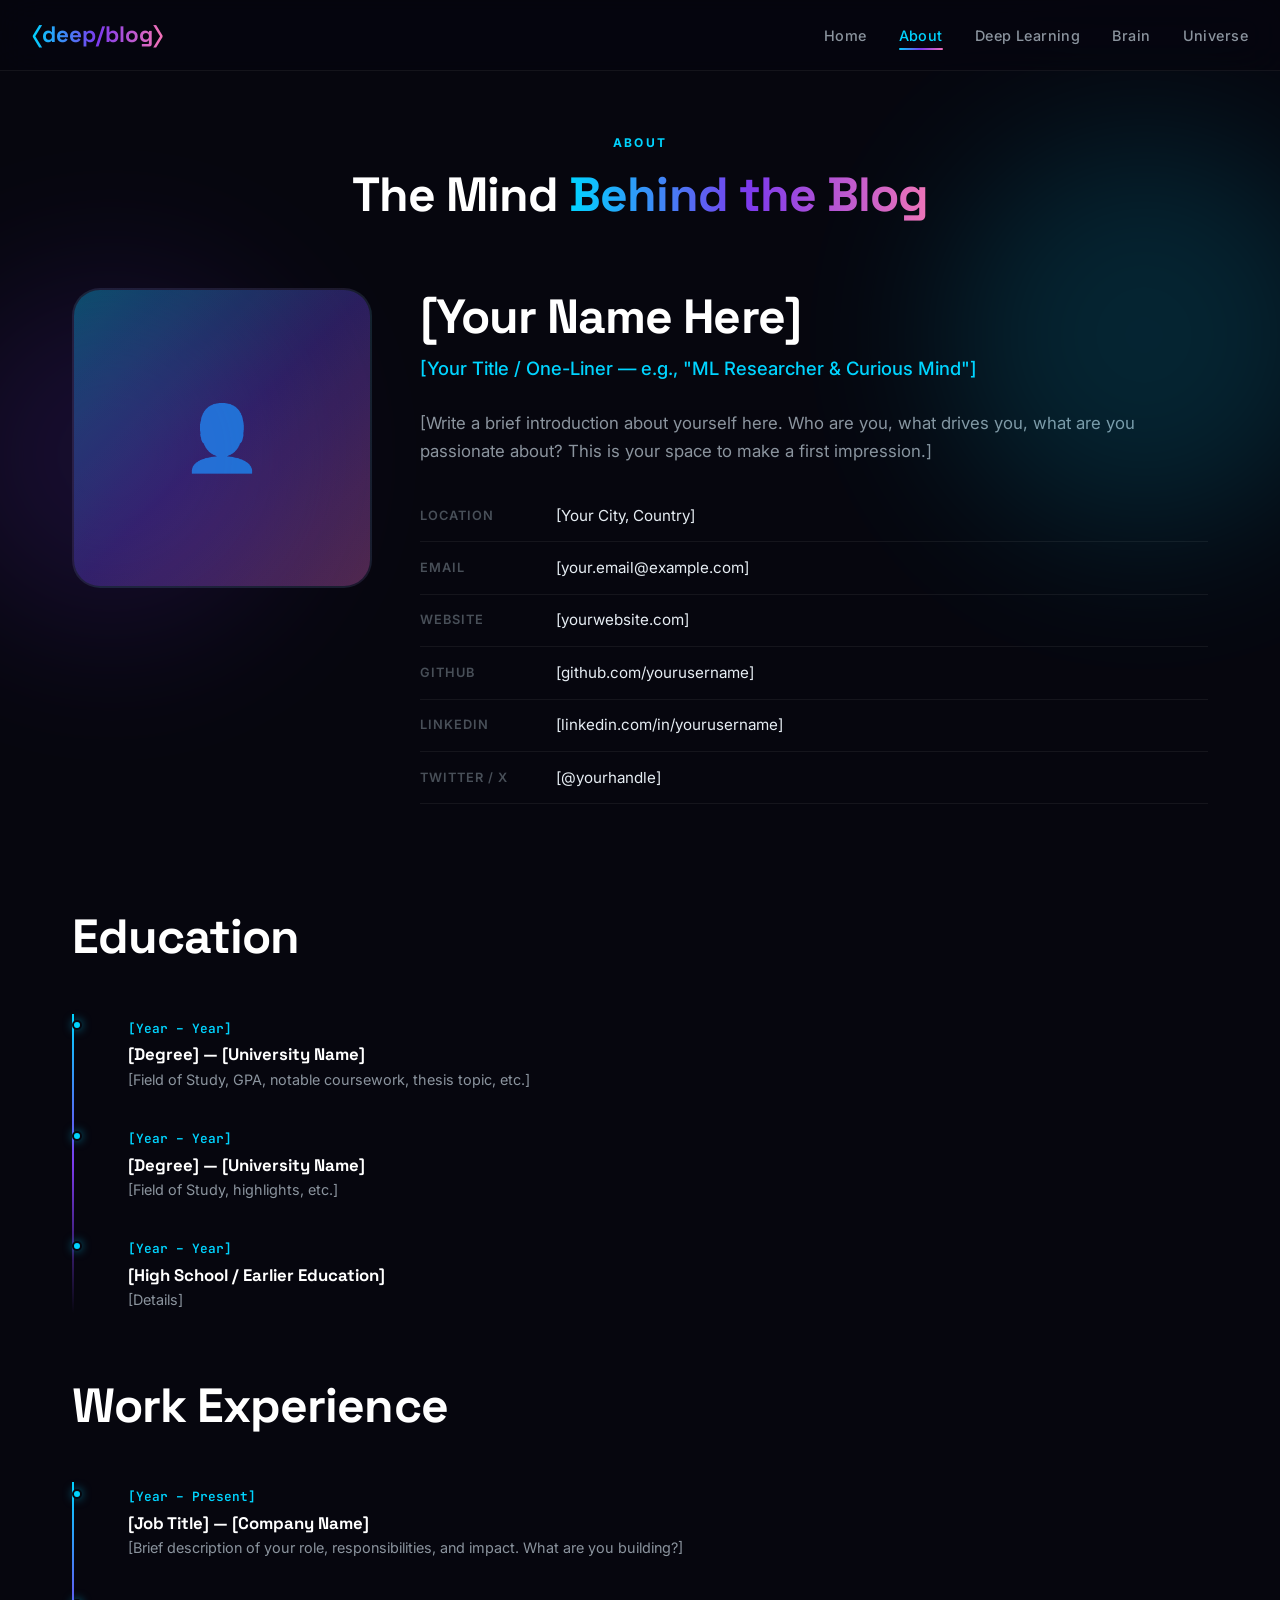
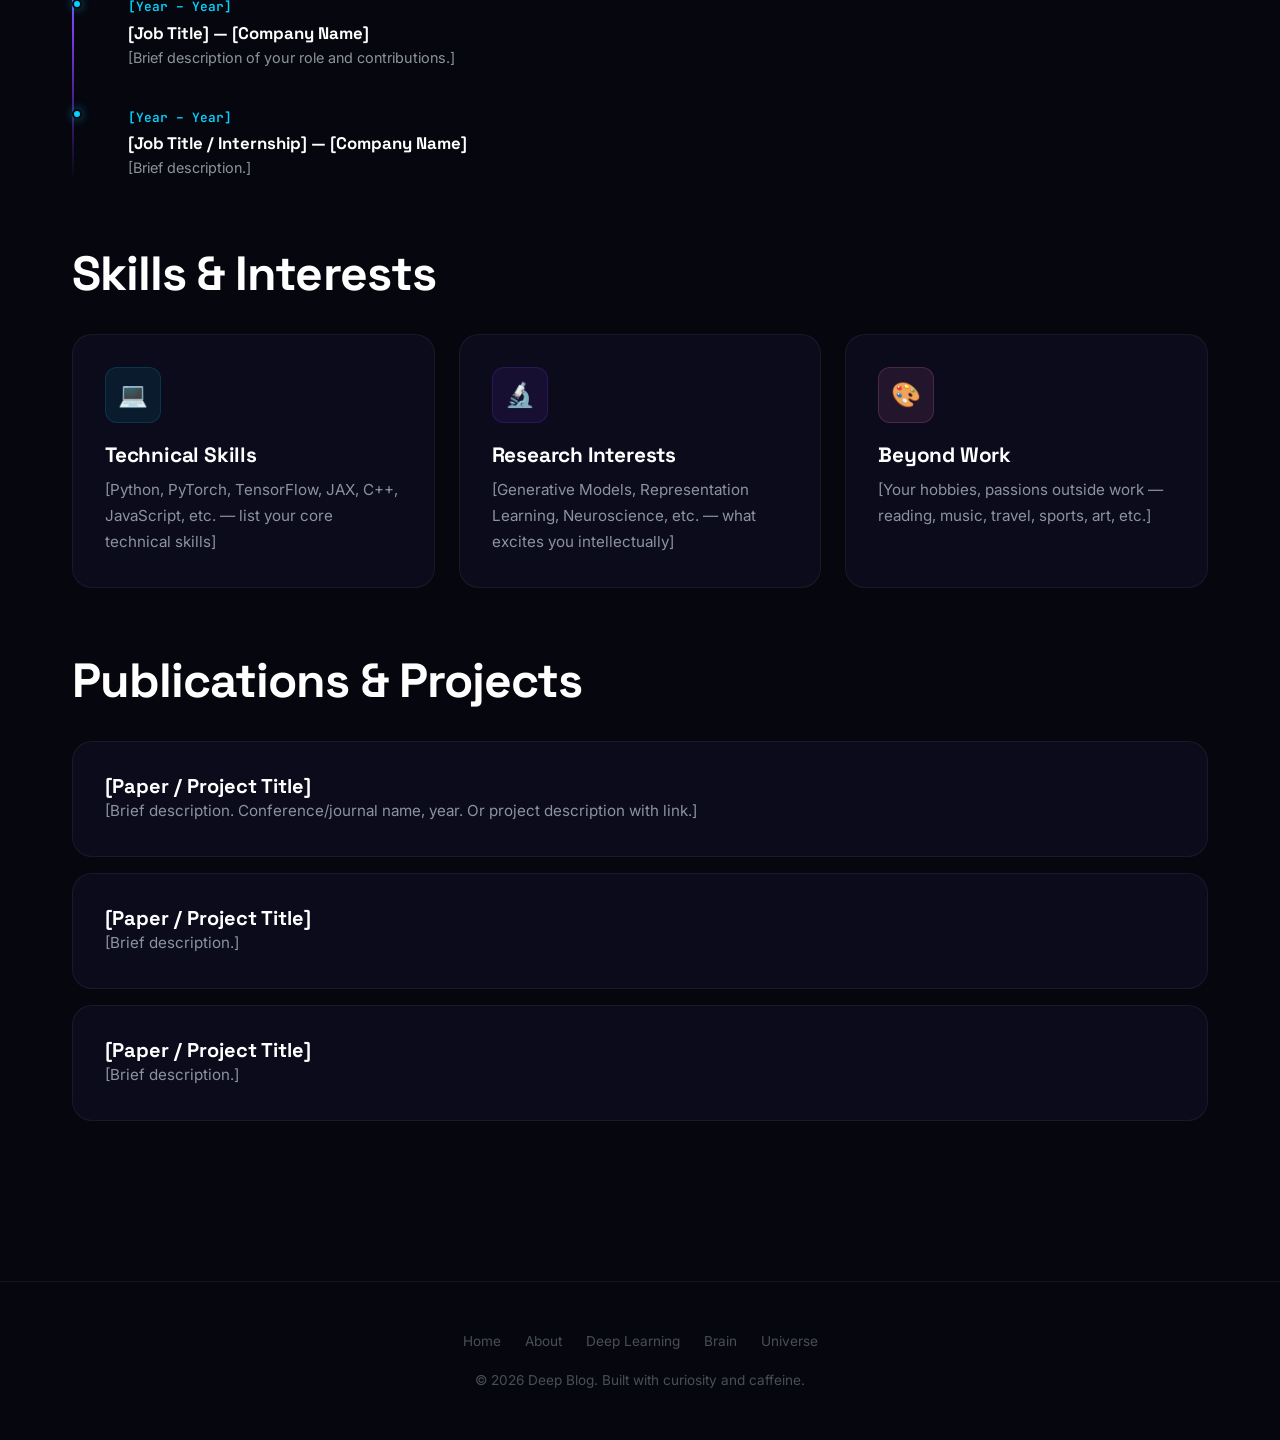
==== about.html @ b98dcb40 "Initial commit: Deep Blog with Flow Matching article" ====
<!DOCTYPE html>
<html lang="en">
<head>
  <meta charset="UTF-8">
  <meta name="viewport" content="width=device-width, initial-scale=1.0">
  <title>About — Deep Blog</title>
  <link rel="preconnect" href="https://fonts.googleapis.com">
  <link rel="preconnect" href="https://fonts.gstatic.com" crossorigin>
  <link href="https://fonts.googleapis.com/css2?family=Inter:wght@300;400;500;600;700&family=Space+Grotesk:wght@400;500;600;700&family=JetBrains+Mono:wght@400;500;600&display=swap" rel="stylesheet">
  <link rel="stylesheet" href="css/style.css">
</head>
<body>

  <div class="scroll-progress" id="scrollProgress"></div>

  <nav class="navbar" id="navbar">
    <a href="index.html" class="nav-brand">⟨deep/blog⟩</a>
    <button class="nav-toggle" id="navToggle" aria-label="Toggle menu">
      <span></span><span></span><span></span>
    </button>
    <ul class="nav-links" id="navLinks">
      <li><a href="index.html">Home</a></li>
      <li><a href="about.html" class="active">About</a></li>
      <li><a href="flow-matching.html">Deep Learning</a></li>
      <li><a href="brain.html">Brain</a></li>
      <li><a href="universe.html">Universe</a></li>
    </ul>
  </nav>

  <section style="padding-top: 8rem;">
    <div class="container">
      <div class="section-header reveal">
        <span class="overline">About</span>
        <h2>The Mind <span class="gradient-text">Behind the Blog</span></h2>
      </div>

      <div class="about-grid reveal">
        <div class="about-photo">
          <!-- Replace with your photo: <img src="assets/photo.jpg" alt="Profile photo"> -->
          👤
        </div>

        <div class="about-info">
          <h2>[Your Name Here]</h2>
          <p class="tagline">[Your Title / One-Liner — e.g., "ML Researcher & Curious Mind"]</p>

          <p>[Write a brief introduction about yourself here. Who are you, what drives you, what are you passionate about? This is your space to make a first impression.]</p>

          <ul class="info-list">
            <li>
              <span class="label">Location</span>
              <span class="value">[Your City, Country]</span>
            </li>
            <li>
              <span class="label">Email</span>
              <span class="value">[your.email@example.com]</span>
            </li>
            <li>
              <span class="label">Website</span>
              <span class="value">[yourwebsite.com]</span>
            </li>
            <li>
              <span class="label">GitHub</span>
              <span class="value">[github.com/yourusername]</span>
            </li>
            <li>
              <span class="label">LinkedIn</span>
              <span class="value">[linkedin.com/in/yourusername]</span>
            </li>
            <li>
              <span class="label">Twitter / X</span>
              <span class="value">[@yourhandle]</span>
            </li>
          </ul>
        </div>
      </div>

      <!-- Education -->
      <div style="margin-top: 5rem;">
        <h2 class="reveal" style="margin-bottom: 2rem;">Education</h2>
        <div class="timeline reveal">
          <div class="timeline-item">
            <span class="year">[Year – Year]</span>
            <h4>[Degree] — [University Name]</h4>
            <p>[Field of Study, GPA, notable coursework, thesis topic, etc.]</p>
          </div>
          <div class="timeline-item">
            <span class="year">[Year – Year]</span>
            <h4>[Degree] — [University Name]</h4>
            <p>[Field of Study, highlights, etc.]</p>
          </div>
          <div class="timeline-item">
            <span class="year">[Year – Year]</span>
            <h4>[High School / Earlier Education]</h4>
            <p>[Details]</p>
          </div>
        </div>
      </div>

      <!-- Work Experience -->
      <div style="margin-top: 4rem;">
        <h2 class="reveal" style="margin-bottom: 2rem;">Work Experience</h2>
        <div class="timeline reveal">
          <div class="timeline-item">
            <span class="year">[Year – Present]</span>
            <h4>[Job Title] — [Company Name]</h4>
            <p>[Brief description of your role, responsibilities, and impact. What are you building?]</p>
          </div>
          <div class="timeline-item">
            <span class="year">[Year – Year]</span>
            <h4>[Job Title] — [Company Name]</h4>
            <p>[Brief description of your role and contributions.]</p>
          </div>
          <div class="timeline-item">
            <span class="year">[Year – Year]</span>
            <h4>[Job Title / Internship] — [Company Name]</h4>
            <p>[Brief description.]</p>
          </div>
        </div>
      </div>

      <!-- Skills & Interests -->
      <div style="margin-top: 4rem; margin-bottom: 4rem;">
        <h2 class="reveal" style="margin-bottom: 2rem;">Skills & Interests</h2>
        <div class="cards-grid reveal">
          <div class="card">
            <div class="card-content">
              <div class="card-icon">💻</div>
              <h3>Technical Skills</h3>
              <p>[Python, PyTorch, TensorFlow, JAX, C++, JavaScript, etc. — list your core technical skills]</p>
            </div>
          </div>
          <div class="card">
            <div class="card-content">
              <div class="card-icon purple">🔬</div>
              <h3>Research Interests</h3>
              <p>[Generative Models, Representation Learning, Neuroscience, etc. — what excites you intellectually]</p>
            </div>
          </div>
          <div class="card">
            <div class="card-content">
              <div class="card-icon pink">🎨</div>
              <h3>Beyond Work</h3>
              <p>[Your hobbies, passions outside work — reading, music, travel, sports, art, etc.]</p>
            </div>
          </div>
        </div>
      </div>

      <!-- Publications / Projects -->
      <div style="margin-bottom: 4rem;">
        <h2 class="reveal" style="margin-bottom: 2rem;">Publications & Projects</h2>
        <div class="reveal">
          <div class="card" style="margin-bottom: 1rem;">
            <div class="card-content">
              <h4>[Paper / Project Title]</h4>
              <p>[Brief description. Conference/journal name, year. Or project description with link.]</p>
            </div>
          </div>
          <div class="card" style="margin-bottom: 1rem;">
            <div class="card-content">
              <h4>[Paper / Project Title]</h4>
              <p>[Brief description.]</p>
            </div>
          </div>
          <div class="card">
            <div class="card-content">
              <h4>[Paper / Project Title]</h4>
              <p>[Brief description.]</p>
            </div>
          </div>
        </div>
      </div>
    </div>
  </section>

  <div class="glow-orb cyan" style="width:400px;height:400px;top:15%;right:-5%;"></div>
  <div class="glow-orb purple" style="width:350px;height:350px;bottom:30%;left:-5%;"></div>

  <footer class="footer">
    <div class="footer-links">
      <a href="index.html">Home</a>
      <a href="about.html">About</a>
      <a href="flow-matching.html">Deep Learning</a>
      <a href="brain.html">Brain</a>
      <a href="universe.html">Universe</a>
    </div>
    <p>&copy; 2026 Deep Blog. Built with curiosity and caffeine.</p>
  </footer>

  <script src="js/main.js"></script>
</body>
</html>
---- css/style.css ----
/* ═══════════════════════════════════════════════════════════════════════════
   DEEP BLOG — Design System
   Dark theme, glassmorphism, gradient accents, modern typography
   ═══════════════════════════════════════════════════════════════════════════ */

/* ── CSS Variables ────────────────────────────────────────────────────────── */
:root {
  --bg-primary: #06060e;
  --bg-secondary: #0c0c1d;
  --bg-card: rgba(15, 15, 35, 0.7);
  --bg-glass: rgba(255, 255, 255, 0.03);
  --border-subtle: rgba(255, 255, 255, 0.06);
  --border-glow: rgba(0, 212, 255, 0.15);

  --text-primary: #e6edf3;
  --text-secondary: #8b949e;
  --text-muted: #484f58;
  --text-heading: #ffffff;

  --accent-cyan: #00d4ff;
  --accent-purple: #7c3aed;
  --accent-pink: #f472b6;
  --accent-orange: #fb923c;
  --accent-green: #34d399;
  --accent-red: #f87171;

  --gradient-hero: linear-gradient(135deg, #00d4ff 0%, #7c3aed 50%, #f472b6 100%);
  --gradient-card: linear-gradient(135deg, rgba(0,212,255,0.08), rgba(124,58,237,0.08));
  --gradient-text: linear-gradient(90deg, #00d4ff, #7c3aed, #f472b6);

  --font-heading: 'Space Grotesk', sans-serif;
  --font-body: 'Inter', sans-serif;
  --font-mono: 'JetBrains Mono', monospace;

  --radius-sm: 8px;
  --radius-md: 12px;
  --radius-lg: 20px;
  --radius-xl: 28px;

  --shadow-glow: 0 0 40px rgba(0, 212, 255, 0.1);
  --shadow-card: 0 8px 32px rgba(0, 0, 0, 0.4);

  --transition-fast: 0.2s cubic-bezier(0.4, 0, 0.2, 1);
  --transition-smooth: 0.4s cubic-bezier(0.4, 0, 0.2, 1);
  --transition-spring: 0.6s cubic-bezier(0.34, 1.56, 0.64, 1);
}

/* ── Reset & Base ─────────────────────────────────────────────────────────── */
*, *::before, *::after { box-sizing: border-box; margin: 0; padding: 0; }

html {
  scroll-behavior: smooth;
  font-size: 16px;
  -webkit-font-smoothing: antialiased;
  -moz-osx-font-smoothing: grayscale;
}

body {
  font-family: var(--font-body);
  background: var(--bg-primary);
  color: var(--text-primary);
  line-height: 1.7;
  overflow-x: hidden;
}

::selection {
  background: rgba(0, 212, 255, 0.3);
  color: #fff;
}

a { color: var(--accent-cyan); text-decoration: none; transition: var(--transition-fast); }
a:hover { color: #fff; text-shadow: 0 0 10px var(--accent-cyan); }

img { max-width: 100%; display: block; }

/* ── Typography ───────────────────────────────────────────────────────────── */
h1, h2, h3, h4, h5, h6 {
  font-family: var(--font-heading);
  color: var(--text-heading);
  line-height: 1.2;
  font-weight: 700;
}

h1 { font-size: clamp(2.5rem, 6vw, 4.5rem); letter-spacing: -0.03em; }
h2 { font-size: clamp(1.8rem, 4vw, 3rem); letter-spacing: -0.02em; }
h3 { font-size: clamp(1.3rem, 2.5vw, 1.8rem); letter-spacing: -0.01em; }
h4 { font-size: 1.25rem; }

p { margin-bottom: 1.2em; color: var(--text-secondary); font-size: 1.05rem; }

.gradient-text {
  background: var(--gradient-text);
  -webkit-background-clip: text;
  -webkit-text-fill-color: transparent;
  background-clip: text;
}

.mono { font-family: var(--font-mono); }

/* ── Navigation ───────────────────────────────────────────────────────────── */
.navbar {
  position: fixed;
  top: 0;
  left: 0;
  right: 0;
  z-index: 1000;
  padding: 1rem 2rem;
  display: flex;
  align-items: center;
  justify-content: space-between;
  backdrop-filter: blur(20px) saturate(1.5);
  -webkit-backdrop-filter: blur(20px) saturate(1.5);
  background: rgba(6, 6, 14, 0.75);
  border-bottom: 1px solid var(--border-subtle);
  transition: var(--transition-smooth);
}

.navbar.scrolled {
  padding: 0.6rem 2rem;
  background: rgba(6, 6, 14, 0.92);
}

.nav-brand {
  font-family: var(--font-heading);
  font-size: 1.4rem;
  font-weight: 700;
  background: var(--gradient-text);
  -webkit-background-clip: text;
  -webkit-text-fill-color: transparent;
  background-clip: text;
}

.nav-links {
  display: flex;
  gap: 2rem;
  list-style: none;
  align-items: center;
}

.nav-links a {
  color: var(--text-secondary);
  font-size: 0.9rem;
  font-weight: 500;
  letter-spacing: 0.03em;
  position: relative;
  padding: 0.3rem 0;
}

.nav-links a::after {
  content: '';
  position: absolute;
  bottom: -2px;
  left: 0;
  width: 0;
  height: 2px;
  background: var(--gradient-hero);
  transition: var(--transition-smooth);
  border-radius: 1px;
}

.nav-links a:hover { color: #fff; text-shadow: none; }
.nav-links a:hover::after { width: 100%; }
.nav-links a.active { color: var(--accent-cyan); }
.nav-links a.active::after { width: 100%; }

.nav-toggle {
  display: none;
  flex-direction: column;
  gap: 5px;
  cursor: pointer;
  background: none;
  border: none;
  padding: 4px;
}

.nav-toggle span {
  width: 24px;
  height: 2px;
  background: var(--text-primary);
  border-radius: 2px;
  transition: var(--transition-fast);
}

/* ── Hero Section ─────────────────────────────────────────────────────────── */
.hero {
  position: relative;
  min-height: 100vh;
  display: flex;
  align-items: center;
  justify-content: center;
  text-align: center;
  padding: 6rem 2rem 4rem;
  overflow: hidden;
}

.hero-canvas {
  position: absolute;
  top: 0;
  left: 0;
  width: 100%;
  height: 100%;
  z-index: 0;
}

.hero-content {
  position: relative;
  z-index: 2;
  max-width: 900px;
}

.hero-badge {
  display: inline-flex;
  align-items: center;
  gap: 0.5rem;
  padding: 0.4rem 1rem;
  border-radius: 100px;
  background: rgba(0, 212, 255, 0.08);
  border: 1px solid rgba(0, 212, 255, 0.2);
  color: var(--accent-cyan);
  font-size: 0.8rem;
  font-weight: 600;
  letter-spacing: 0.1em;
  text-transform: uppercase;
  margin-bottom: 1.5rem;
}

.hero-badge .dot {
  width: 6px;
  height: 6px;
  border-radius: 50%;
  background: var(--accent-cyan);
  animation: pulse-dot 2s ease-in-out infinite;
}

@keyframes pulse-dot {
  0%, 100% { opacity: 1; box-shadow: 0 0 0 0 rgba(0, 212, 255, 0.4); }
  50% { opacity: 0.6; box-shadow: 0 0 0 6px rgba(0, 212, 255, 0); }
}

.hero h1 {
  margin-bottom: 1.5rem;
}

.hero p {
  font-size: 1.2rem;
  color: var(--text-secondary);
  max-width: 700px;
  margin: 0 auto 2.5rem;
  line-height: 1.8;
}

.hero-overlay {
  position: absolute;
  bottom: 0;
  left: 0;
  right: 0;
  height: 200px;
  background: linear-gradient(to top, var(--bg-primary), transparent);
  z-index: 1;
}

/* ── Buttons ──────────────────────────────────────────────────────────────── */
.btn {
  display: inline-flex;
  align-items: center;
  gap: 0.5rem;
  padding: 0.8rem 2rem;
  border-radius: var(--radius-md);
  font-family: var(--font-heading);
  font-weight: 600;
  font-size: 0.95rem;
  border: none;
  cursor: pointer;
  transition: var(--transition-smooth);
  position: relative;
  overflow: hidden;
}

.btn-primary {
  background: var(--gradient-hero);
  color: #fff;
  box-shadow: 0 4px 20px rgba(0, 212, 255, 0.3);
}

.btn-primary:hover {
  transform: translateY(-2px);
  box-shadow: 0 8px 30px rgba(0, 212, 255, 0.4);
  color: #fff;
  text-shadow: none;
}

.btn-secondary {
  background: var(--bg-glass);
  color: var(--text-primary);
  border: 1px solid var(--border-subtle);
  backdrop-filter: blur(10px);
}

.btn-secondary:hover {
  background: rgba(255, 255, 255, 0.08);
  border-color: var(--accent-cyan);
  color: #fff;
  text-shadow: none;
}

.btn-group {
  display: flex;
  gap: 1rem;
  justify-content: center;
  flex-wrap: wrap;
}

/* ── Container ────────────────────────────────────────────────────────────── */
.container {
  max-width: 1200px;
  margin: 0 auto;
  padding: 0 2rem;
}

.container-narrow {
  max-width: 860px;
  margin: 0 auto;
  padding: 0 2rem;
}

/* ── Sections ─────────────────────────────────────────────────────────────── */
section {
  padding: 6rem 0;
  position: relative;
}

.section-header {
  text-align: center;
  margin-bottom: 4rem;
}

.section-header .overline {
  display: inline-block;
  font-size: 0.75rem;
  font-weight: 700;
  letter-spacing: 0.2em;
  text-transform: uppercase;
  color: var(--accent-cyan);
  margin-bottom: 0.8rem;
}

.section-header h2 {
  margin-bottom: 1rem;
}

.section-header p {
  max-width: 600px;
  margin: 0 auto;
  font-size: 1.1rem;
}

/* ── Cards Grid ───────────────────────────────────────────────────────────── */
.cards-grid {
  display: grid;
  grid-template-columns: repeat(auto-fit, minmax(340px, 1fr));
  gap: 1.5rem;
}

.card {
  position: relative;
  background: var(--bg-card);
  border: 1px solid var(--border-subtle);
  border-radius: var(--radius-lg);
  padding: 2rem;
  transition: var(--transition-smooth);
  overflow: hidden;
  cursor: pointer;
}

.card::before {
  content: '';
  position: absolute;
  inset: 0;
  border-radius: var(--radius-lg);
  background: var(--gradient-card);
  opacity: 0;
  transition: var(--transition-smooth);
}

.card:hover {
  transform: translateY(-4px);
  border-color: rgba(0, 212, 255, 0.2);
  box-shadow: var(--shadow-glow);
}

.card:hover::before { opacity: 1; }

.card-content { position: relative; z-index: 1; }

.card-icon {
  width: 56px;
  height: 56px;
  border-radius: var(--radius-md);
  display: flex;
  align-items: center;
  justify-content: center;
  font-size: 1.5rem;
  margin-bottom: 1.2rem;
  background: rgba(0, 212, 255, 0.08);
  border: 1px solid rgba(0, 212, 255, 0.15);
}

.card-icon.purple { background: rgba(124, 58, 237, 0.1); border-color: rgba(124, 58, 237, 0.2); }
.card-icon.pink { background: rgba(244, 114, 182, 0.1); border-color: rgba(244, 114, 182, 0.2); }
.card-icon.orange { background: rgba(251, 146, 60, 0.1); border-color: rgba(251, 146, 60, 0.2); }
.card-icon.green { background: rgba(52, 211, 153, 0.1); border-color: rgba(52, 211, 153, 0.2); }

.card h3 { margin-bottom: 0.6rem; font-size: 1.3rem; }
.card p { font-size: 0.95rem; color: var(--text-secondary); margin-bottom: 0; }

.card-tag {
  display: inline-block;
  padding: 0.2rem 0.7rem;
  border-radius: 100px;
  font-size: 0.7rem;
  font-weight: 600;
  letter-spacing: 0.05em;
  margin-top: 1rem;
}

.card-tag.coming-soon {
  background: rgba(251, 146, 60, 0.1);
  color: var(--accent-orange);
  border: 1px solid rgba(251, 146, 60, 0.2);
}

.card-tag.new {
  background: rgba(52, 211, 153, 0.1);
  color: var(--accent-green);
  border: 1px solid rgba(52, 211, 153, 0.2);
}

/* ── Blog Article ─────────────────────────────────────────────────────────── */
.blog-hero {
  position: relative;
  min-height: 70vh;
  display: flex;
  align-items: center;
  justify-content: center;
  text-align: center;
  padding: 8rem 2rem 4rem;
  overflow: hidden;
}

.blog-hero .hero-canvas {
  position: absolute;
  top: 0; left: 0;
  width: 100%;
  height: 100%;
  z-index: 0;
}

.blog-hero-content {
  position: relative;
  z-index: 2;
  max-width: 800px;
}

.blog-meta {
  display: flex;
  gap: 1.5rem;
  justify-content: center;
  align-items: center;
  flex-wrap: wrap;
  margin-bottom: 1.5rem;
  font-size: 0.85rem;
  color: var(--text-muted);
}

.blog-meta span {
  display: flex;
  align-items: center;
  gap: 0.3rem;
}

.blog-article {
  padding: 4rem 0 6rem;
}

.blog-article .container-narrow > * {
  opacity: 0;
  transform: translateY(20px);
  animation: fadeInUp 0.6s ease forwards;
}

@keyframes fadeInUp {
  to { opacity: 1; transform: translateY(0); }
}

.blog-article h2 {
  margin: 3.5rem 0 1.2rem;
  padding-top: 2rem;
  border-top: 1px solid var(--border-subtle);
  font-size: 2rem;
}

.blog-article h2:first-of-type { border-top: none; padding-top: 0; }

.blog-article h3 {
  margin: 2.5rem 0 1rem;
  color: var(--accent-cyan);
}

.blog-article h4 {
  margin: 2rem 0 0.8rem;
  color: var(--text-primary);
}

.blog-article p {
  font-size: 1.08rem;
  line-height: 1.85;
  margin-bottom: 1.5rem;
}

.blog-article ul, .blog-article ol {
  margin: 1rem 0 1.5rem 1.5rem;
  color: var(--text-secondary);
}

.blog-article li {
  margin-bottom: 0.5rem;
  font-size: 1.05rem;
  line-height: 1.7;
}

.blog-article strong { color: var(--text-primary); font-weight: 600; }

/* ── Code Blocks ──────────────────────────────────────────────────────────── */
.code-block {
  position: relative;
  margin: 1.5rem 0 2rem;
  border-radius: var(--radius-md);
  overflow: hidden;
  border: 1px solid var(--border-subtle);
}

.code-block-header {
  display: flex;
  align-items: center;
  justify-content: space-between;
  padding: 0.6rem 1rem;
  background: rgba(255, 255, 255, 0.03);
  border-bottom: 1px solid var(--border-subtle);
  font-size: 0.75rem;
  color: var(--text-muted);
  font-family: var(--font-mono);
}

.code-block pre {
  margin: 0;
  padding: 1.2rem 1.5rem;
  background: rgba(10, 10, 20, 0.8);
  overflow-x: auto;
}

.code-block code {
  font-family: var(--font-mono);
  font-size: 0.85rem;
  line-height: 1.7;
  color: var(--text-primary);
}

code:not(pre code) {
  font-family: var(--font-mono);
  font-size: 0.88em;
  padding: 0.15em 0.4em;
  border-radius: 4px;
  background: rgba(0, 212, 255, 0.08);
  color: var(--accent-cyan);
  border: 1px solid rgba(0, 212, 255, 0.12);
}

/* ── Math Display ─────────────────────────────────────────────────────────── */
.math-block {
  margin: 2rem 0;
  padding: 1.5rem 2rem;
  background: rgba(124, 58, 237, 0.05);
  border: 1px solid rgba(124, 58, 237, 0.15);
  border-radius: var(--radius-md);
  text-align: center;
  overflow-x: auto;
  font-size: 1.1rem;
}

.math-block .katex { font-size: 1.2em; }

.inline-math .katex { font-size: 1em; }

/* ── Interactive Canvas Sections ──────────────────────────────────────────── */
.interactive-section {
  margin: 3rem -2rem;
  padding: 2rem;
  background: var(--bg-card);
  border: 1px solid var(--border-subtle);
  border-radius: var(--radius-lg);
  position: relative;
}

.interactive-section h4 {
  margin-top: 0;
  margin-bottom: 0.3rem;
  font-size: 1.1rem;
}

.interactive-section .subtitle {
  color: var(--text-muted);
  font-size: 0.85rem;
  margin-bottom: 1rem;
}

.canvas-container {
  position: relative;
  width: 100%;
  height: 400px;
  border-radius: var(--radius-md);
  overflow: hidden;
  background: rgba(0, 0, 0, 0.3);
  border: 1px solid var(--border-subtle);
  margin-bottom: 1rem;
}

.canvas-container canvas {
  width: 100%;
  height: 100%;
  display: block;
}

.controls {
  display: flex;
  align-items: center;
  gap: 1rem;
  flex-wrap: wrap;
}

.controls label {
  font-size: 0.85rem;
  color: var(--text-secondary);
  font-weight: 500;
}

.controls input[type="range"] {
  -webkit-appearance: none;
  appearance: none;
  height: 4px;
  border-radius: 2px;
  background: rgba(255, 255, 255, 0.1);
  outline: none;
  flex: 1;
  min-width: 120px;
}

.controls input[type="range"]::-webkit-slider-thumb {
  -webkit-appearance: none;
  appearance: none;
  width: 16px;
  height: 16px;
  border-radius: 50%;
  background: var(--accent-cyan);
  cursor: pointer;
  box-shadow: 0 0 10px rgba(0, 212, 255, 0.5);
}

.controls .value-display {
  font-family: var(--font-mono);
  font-size: 0.85rem;
  color: var(--accent-cyan);
  min-width: 50px;
}

.controls button {
  padding: 0.4rem 1rem;
  border-radius: var(--radius-sm);
  border: 1px solid var(--border-subtle);
  background: var(--bg-glass);
  color: var(--text-primary);
  font-size: 0.85rem;
  cursor: pointer;
  transition: var(--transition-fast);
  font-family: var(--font-heading);
  font-weight: 500;
}

.controls button:hover {
  border-color: var(--accent-cyan);
  background: rgba(0, 212, 255, 0.1);
}

.controls button.active {
  background: rgba(0, 212, 255, 0.15);
  border-color: var(--accent-cyan);
  color: var(--accent-cyan);
}

/* ── Info / Callout Boxes ─────────────────────────────────────────────────── */
.callout {
  margin: 2rem 0;
  padding: 1.2rem 1.5rem;
  border-radius: var(--radius-md);
  border-left: 3px solid;
}

.callout.insight {
  background: rgba(0, 212, 255, 0.05);
  border-color: var(--accent-cyan);
}

.callout.warning {
  background: rgba(251, 146, 60, 0.05);
  border-color: var(--accent-orange);
}

.callout.key {
  background: rgba(124, 58, 237, 0.05);
  border-color: var(--accent-purple);
}

.callout-title {
  font-family: var(--font-heading);
  font-weight: 700;
  font-size: 0.85rem;
  letter-spacing: 0.05em;
  text-transform: uppercase;
  margin-bottom: 0.5rem;
}

.callout.insight .callout-title { color: var(--accent-cyan); }
.callout.warning .callout-title { color: var(--accent-orange); }
.callout.key .callout-title { color: var(--accent-purple); }

.callout p:last-child { margin-bottom: 0; }

/* ── About Page ───────────────────────────────────────────────────────────── */
.about-grid {
  display: grid;
  grid-template-columns: 300px 1fr;
  gap: 3rem;
  align-items: start;
}

.about-photo {
  width: 100%;
  aspect-ratio: 1;
  border-radius: var(--radius-xl);
  background: var(--gradient-card);
  border: 2px solid var(--border-subtle);
  display: flex;
  align-items: center;
  justify-content: center;
  font-size: 4rem;
  color: var(--text-muted);
  position: relative;
  overflow: hidden;
}

.about-photo::after {
  content: '';
  position: absolute;
  inset: -2px;
  border-radius: var(--radius-xl);
  background: var(--gradient-hero);
  z-index: -1;
  opacity: 0.3;
}

.about-info h2 { margin-bottom: 0.5rem; }

.about-info .tagline {
  font-size: 1.15rem;
  color: var(--accent-cyan);
  margin-bottom: 1.5rem;
  font-weight: 500;
}

.info-list {
  list-style: none;
  margin: 1.5rem 0;
  padding: 0;
}

.info-list li {
  display: flex;
  gap: 1rem;
  padding: 0.8rem 0;
  border-bottom: 1px solid var(--border-subtle);
  font-size: 0.95rem;
}

.info-list .label {
  color: var(--text-muted);
  font-weight: 600;
  font-size: 0.8rem;
  text-transform: uppercase;
  letter-spacing: 0.08em;
  min-width: 120px;
  padding-top: 2px;
}

.info-list .value { color: var(--text-primary); }

.timeline {
  margin-top: 3rem;
  position: relative;
  padding-left: 2rem;
}

.timeline::before {
  content: '';
  position: absolute;
  left: 0;
  top: 0;
  bottom: 0;
  width: 2px;
  background: linear-gradient(to bottom, var(--accent-cyan), var(--accent-purple), transparent);
}

.timeline-item {
  position: relative;
  margin-bottom: 2rem;
  padding-left: 1.5rem;
}

.timeline-item::before {
  content: '';
  position: absolute;
  left: -2rem;
  top: 0.4rem;
  width: 10px;
  height: 10px;
  border-radius: 50%;
  background: var(--accent-cyan);
  border: 2px solid var(--bg-primary);
  box-shadow: 0 0 10px rgba(0, 212, 255, 0.5);
}

.timeline-item .year {
  font-family: var(--font-mono);
  font-size: 0.8rem;
  color: var(--accent-cyan);
  font-weight: 600;
}

.timeline-item h4 { margin: 0.2rem 0; font-size: 1.05rem; }
.timeline-item p { font-size: 0.9rem; margin-bottom: 0; }

/* ── Coming Soon Page ─────────────────────────────────────────────────────── */
.coming-soon {
  min-height: 100vh;
  display: flex;
  align-items: center;
  justify-content: center;
  text-align: center;
  padding: 6rem 2rem;
}

.coming-soon-content h1 {
  margin-bottom: 1rem;
}

.coming-soon-content p {
  font-size: 1.2rem;
  max-width: 500px;
  margin: 0 auto 2rem;
}

.coming-soon-icon {
  font-size: 4rem;
  margin-bottom: 2rem;
  display: block;
  animation: float 3s ease-in-out infinite;
}

@keyframes float {
  0%, 100% { transform: translateY(0); }
  50% { transform: translateY(-15px); }
}

/* ── Footer ───────────────────────────────────────────────────────────────── */
.footer {
  padding: 3rem 2rem;
  border-top: 1px solid var(--border-subtle);
  text-align: center;
}

.footer p {
  font-size: 0.85rem;
  color: var(--text-muted);
  margin: 0;
}

.footer-links {
  display: flex;
  gap: 1.5rem;
  justify-content: center;
  margin-bottom: 1rem;
}

.footer-links a {
  color: var(--text-muted);
  font-size: 0.85rem;
}

/* ── Scroll Animations ────────────────────────────────────────────────────── */
.reveal {
  opacity: 0;
  transform: translateY(30px);
  transition: opacity 0.8s ease, transform 0.8s ease;
}

.reveal.visible {
  opacity: 1;
  transform: translateY(0);
}

.reveal-delay-1 { transition-delay: 0.1s; }
.reveal-delay-2 { transition-delay: 0.2s; }
.reveal-delay-3 { transition-delay: 0.3s; }
.reveal-delay-4 { transition-delay: 0.4s; }

/* ── Glow Effects ─────────────────────────────────────────────────────────── */
.glow-orb {
  position: absolute;
  border-radius: 50%;
  filter: blur(80px);
  opacity: 0.15;
  pointer-events: none;
}

.glow-orb.cyan { background: var(--accent-cyan); }
.glow-orb.purple { background: var(--accent-purple); }
.glow-orb.pink { background: var(--accent-pink); }

/* ── Table of Contents (Blog sidebar) ─────────────────────────────────────── */
.toc {
  position: fixed;
  left: 2rem;
  top: 50%;
  transform: translateY(-50%);
  z-index: 100;
  display: flex;
  flex-direction: column;
  gap: 0.3rem;
}

.toc a {
  display: block;
  width: 3px;
  height: 20px;
  background: var(--border-subtle);
  border-radius: 2px;
  transition: var(--transition-fast);
  position: relative;
}

.toc a:hover, .toc a.active {
  background: var(--accent-cyan);
  width: 4px;
  box-shadow: 0 0 8px rgba(0, 212, 255, 0.5);
}

.toc a::after {
  content: attr(data-label);
  position: absolute;
  left: 16px;
  top: 50%;
  transform: translateY(-50%);
  white-space: nowrap;
  font-size: 0.7rem;
  color: var(--text-muted);
  opacity: 0;
  transition: var(--transition-fast);
  pointer-events: none;
}

.toc a:hover::after { opacity: 1; color: var(--text-primary); }

/* ── Step Cards (for the algorithm walkthrough) ───────────────────────────── */
.steps {
  counter-reset: step;
  margin: 2rem 0;
}

.step {
  counter-increment: step;
  position: relative;
  padding: 1.2rem 1.5rem 1.2rem 4rem;
  margin-bottom: 1rem;
  background: var(--bg-glass);
  border: 1px solid var(--border-subtle);
  border-radius: var(--radius-md);
  transition: var(--transition-fast);
}

.step:hover {
  border-color: rgba(0, 212, 255, 0.2);
  background: rgba(0, 212, 255, 0.03);
}

.step::before {
  content: counter(step);
  position: absolute;
  left: 1.2rem;
  top: 1.2rem;
  width: 26px;
  height: 26px;
  border-radius: 50%;
  background: rgba(0, 212, 255, 0.1);
  border: 1px solid rgba(0, 212, 255, 0.3);
  color: var(--accent-cyan);
  font-family: var(--font-mono);
  font-size: 0.75rem;
  font-weight: 700;
  display: flex;
  align-items: center;
  justify-content: center;
  line-height: 1;
}

.step p { margin-bottom: 0; font-size: 0.95rem; }

/* ── Comparison Table ─────────────────────────────────────────────────────── */
.comparison-table {
  width: 100%;
  border-collapse: collapse;
  margin: 1.5rem 0 2rem;
  font-size: 0.9rem;
}

.comparison-table th,
.comparison-table td {
  padding: 0.8rem 1rem;
  text-align: left;
  border-bottom: 1px solid var(--border-subtle);
}

.comparison-table th {
  color: var(--accent-cyan);
  font-family: var(--font-heading);
  font-weight: 600;
  font-size: 0.8rem;
  letter-spacing: 0.05em;
  text-transform: uppercase;
}

.comparison-table td { color: var(--text-secondary); }
.comparison-table tr:hover td { color: var(--text-primary); }

/* ── Responsive ───────────────────────────────────────────────────────────── */
@media (max-width: 1100px) {
  .toc { display: none; }
}

@media (max-width: 768px) {
  .navbar { padding: 0.8rem 1.2rem; }

  .nav-links {
    display: none;
    position: absolute;
    top: 100%;
    left: 0;
    right: 0;
    flex-direction: column;
    background: rgba(6, 6, 14, 0.95);
    backdrop-filter: blur(20px);
    padding: 1rem;
    gap: 0;
    border-bottom: 1px solid var(--border-subtle);
  }

  .nav-links.open { display: flex; }

  .nav-links a {
    padding: 0.8rem 1rem;
    display: block;
  }

  .nav-toggle { display: flex; }

  .hero { min-height: 90vh; padding: 5rem 1.2rem 3rem; }
  .hero h1 { font-size: 2.2rem; }

  .cards-grid { grid-template-columns: 1fr; }

  .about-grid { grid-template-columns: 1fr; }
  .about-photo { max-width: 220px; margin: 0 auto; }

  section { padding: 4rem 0; }

  .interactive-section { margin: 2rem -1rem; padding: 1.2rem; }
  .canvas-container { height: 300px; }

  .blog-hero { min-height: 50vh; padding: 6rem 1.2rem 3rem; }

  .math-block { padding: 1rem; font-size: 0.9rem; }
}

/* ── Syntax Highlighting (inline) ─────────────────────────────────────────── */
.token-keyword { color: var(--accent-purple); }
.token-function { color: #dcdcaa; }
.token-string { color: var(--accent-green); }
.token-comment { color: var(--text-muted); font-style: italic; }
.token-number { color: var(--accent-orange); }
.token-operator { color: var(--text-secondary); }
.token-class { color: var(--accent-cyan); }
.token-variable { color: #9cdcfe; }
.token-param { color: #9cdcfe; }

/* ── Scroll progress bar ──────────────────────────────────────────────────── */
.scroll-progress {
  position: fixed;
  top: 0;
  left: 0;
  height: 3px;
  background: var(--gradient-hero);
  z-index: 1001;
  transition: width 0.1s linear;
}

/* ── Particle background ──────────────────────────────────────────────────── */
.bg-particles {
  position: fixed;
  top: 0;
  left: 0;
  width: 100%;
  height: 100%;
  pointer-events: none;
  z-index: 0;
  opacity: 0.5;
}
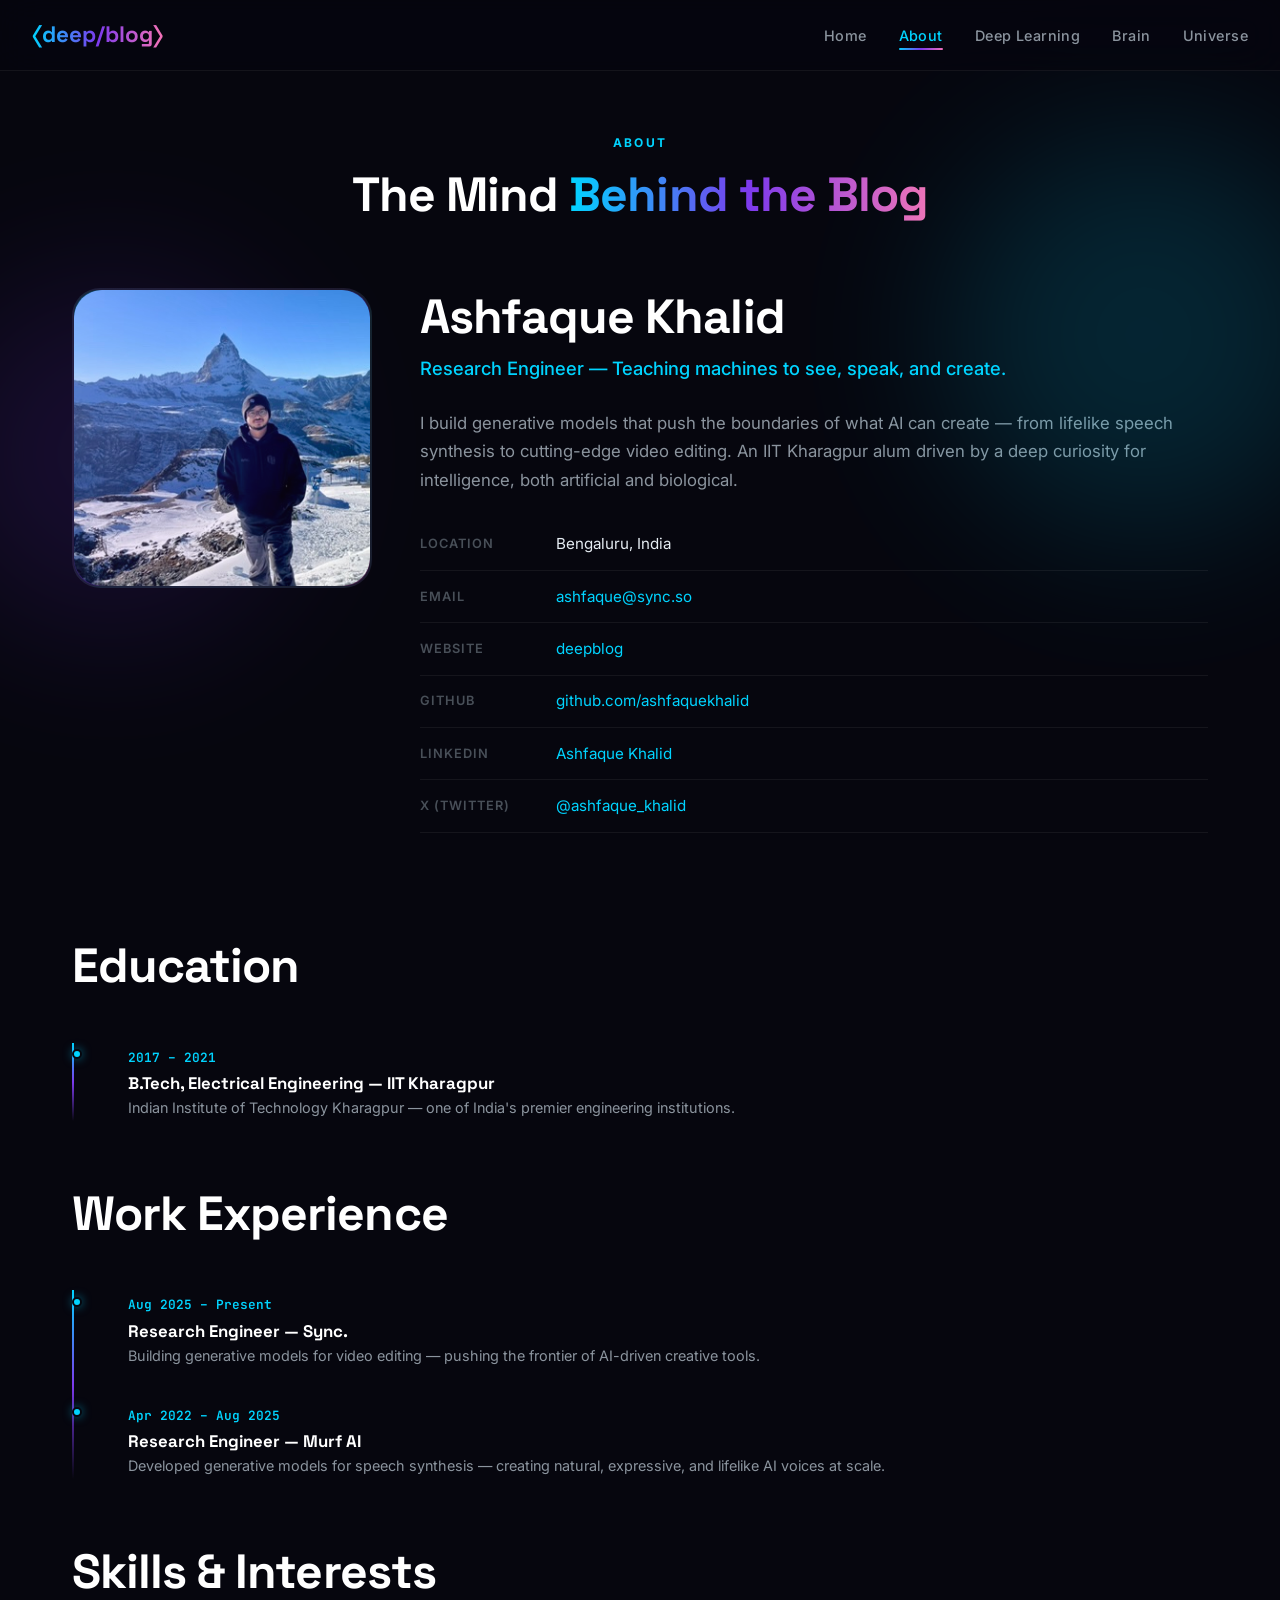
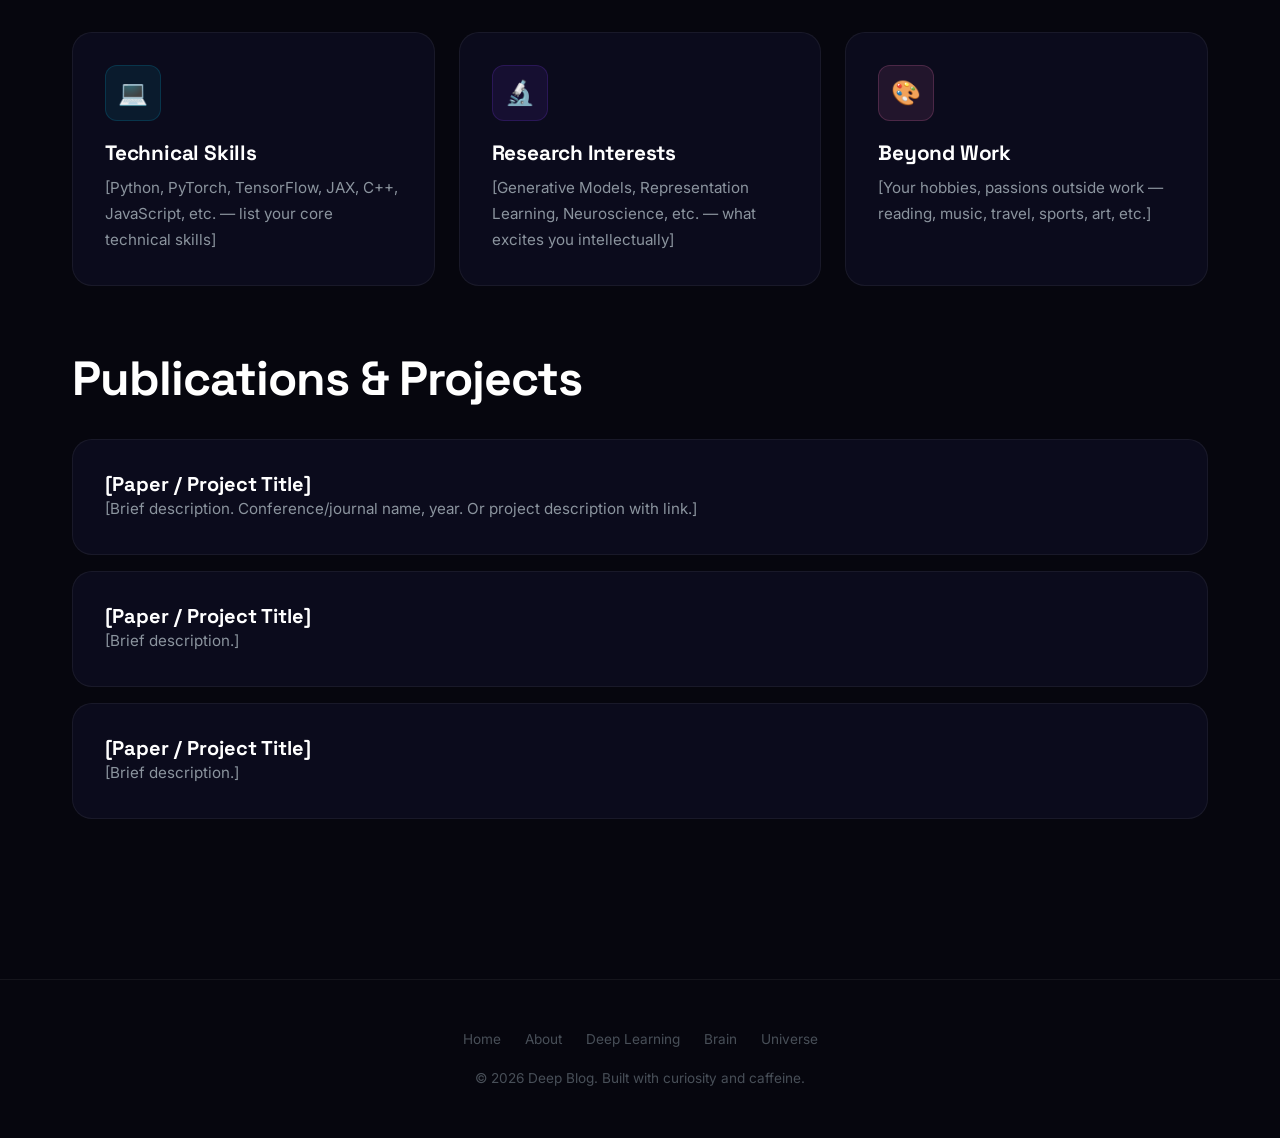
==== commit 5abde83a: "Add profile details and photo to About page" ====
--- a/about.html
+++ b/about.html
@@ -36,40 +36,39 @@
 
       <div class="about-grid reveal">
         <div class="about-photo">
-          <!-- Replace with your photo: <img src="assets/photo.jpg" alt="Profile photo"> -->
-          👤
+          <img src="assets/profile.jpeg" alt="Ashfaque Khalid" style="width:100%;height:100%;object-fit:cover;border-radius:inherit;">
         </div>
 
         <div class="about-info">
-          <h2>[Your Name Here]</h2>
-          <p class="tagline">[Your Title / One-Liner — e.g., "ML Researcher & Curious Mind"]</p>
+          <h2>Ashfaque Khalid</h2>
+          <p class="tagline">Research Engineer — Teaching machines to see, speak, and create.</p>
 
-          <p>[Write a brief introduction about yourself here. Who are you, what drives you, what are you passionate about? This is your space to make a first impression.]</p>
+          <p>I build generative models that push the boundaries of what AI can create — from lifelike speech synthesis to cutting-edge video editing. An IIT Kharagpur alum driven by a deep curiosity for intelligence, both artificial and biological.</p>
 
           <ul class="info-list">
             <li>
               <span class="label">Location</span>
-              <span class="value">[Your City, Country]</span>
+              <span class="value">Bengaluru, India</span>
             </li>
             <li>
               <span class="label">Email</span>
-              <span class="value">[your.email@example.com]</span>
+              <span class="value"><a href="mailto:ashfaque@sync.so">ashfaque@sync.so</a></span>
             </li>
             <li>
               <span class="label">Website</span>
-              <span class="value">[yourwebsite.com]</span>
+              <span class="value"><a href="https://ashfaquekhalid.github.io/deepblog/">deepblog</a></span>
             </li>
             <li>
               <span class="label">GitHub</span>
-              <span class="value">[github.com/yourusername]</span>
+              <span class="value"><a href="https://github.com/ashfaquekhalid" target="_blank">github.com/ashfaquekhalid</a></span>
             </li>
             <li>
               <span class="label">LinkedIn</span>
-              <span class="value">[linkedin.com/in/yourusername]</span>
+              <span class="value"><a href="https://www.linkedin.com/in/ashfaque-khalid-38080a158/" target="_blank">Ashfaque Khalid</a></span>
             </li>
             <li>
-              <span class="label">Twitter / X</span>
-              <span class="value">[@yourhandle]</span>
+              <span class="label">X (Twitter)</span>
+              <span class="value"><a href="https://x.com/ashfaque_khalid" target="_blank">@ashfaque_khalid</a></span>
             </li>
           </ul>
         </div>
@@ -80,19 +79,9 @@
         <h2 class="reveal" style="margin-bottom: 2rem;">Education</h2>
         <div class="timeline reveal">
           <div class="timeline-item">
-            <span class="year">[Year – Year]</span>
-            <h4>[Degree] — [University Name]</h4>
-            <p>[Field of Study, GPA, notable coursework, thesis topic, etc.]</p>
-          </div>
-          <div class="timeline-item">
-            <span class="year">[Year – Year]</span>
-            <h4>[Degree] — [University Name]</h4>
-            <p>[Field of Study, highlights, etc.]</p>
-          </div>
-          <div class="timeline-item">
-            <span class="year">[Year – Year]</span>
-            <h4>[High School / Earlier Education]</h4>
-            <p>[Details]</p>
+            <span class="year">2017 – 2021</span>
+            <h4>B.Tech, Electrical Engineering — IIT Kharagpur</h4>
+            <p>Indian Institute of Technology Kharagpur — one of India's premier engineering institutions.</p>
           </div>
         </div>
       </div>
@@ -102,19 +91,14 @@
         <h2 class="reveal" style="margin-bottom: 2rem;">Work Experience</h2>
         <div class="timeline reveal">
           <div class="timeline-item">
-            <span class="year">[Year – Present]</span>
-            <h4>[Job Title] — [Company Name]</h4>
-            <p>[Brief description of your role, responsibilities, and impact. What are you building?]</p>
+            <span class="year">Aug 2025 – Present</span>
+            <h4>Research Engineer — Sync.</h4>
+            <p>Building generative models for video editing — pushing the frontier of AI-driven creative tools.</p>
           </div>
           <div class="timeline-item">
-            <span class="year">[Year – Year]</span>
-            <h4>[Job Title] — [Company Name]</h4>
-            <p>[Brief description of your role and contributions.]</p>
-          </div>
-          <div class="timeline-item">
-            <span class="year">[Year – Year]</span>
-            <h4>[Job Title / Internship] — [Company Name]</h4>
-            <p>[Brief description.]</p>
+            <span class="year">Apr 2022 – Aug 2025</span>
+            <h4>Research Engineer — Murf AI</h4>
+            <p>Developed generative models for speech synthesis — creating natural, expressive, and lifelike AI voices at scale.</p>
           </div>
         </div>
       </div>
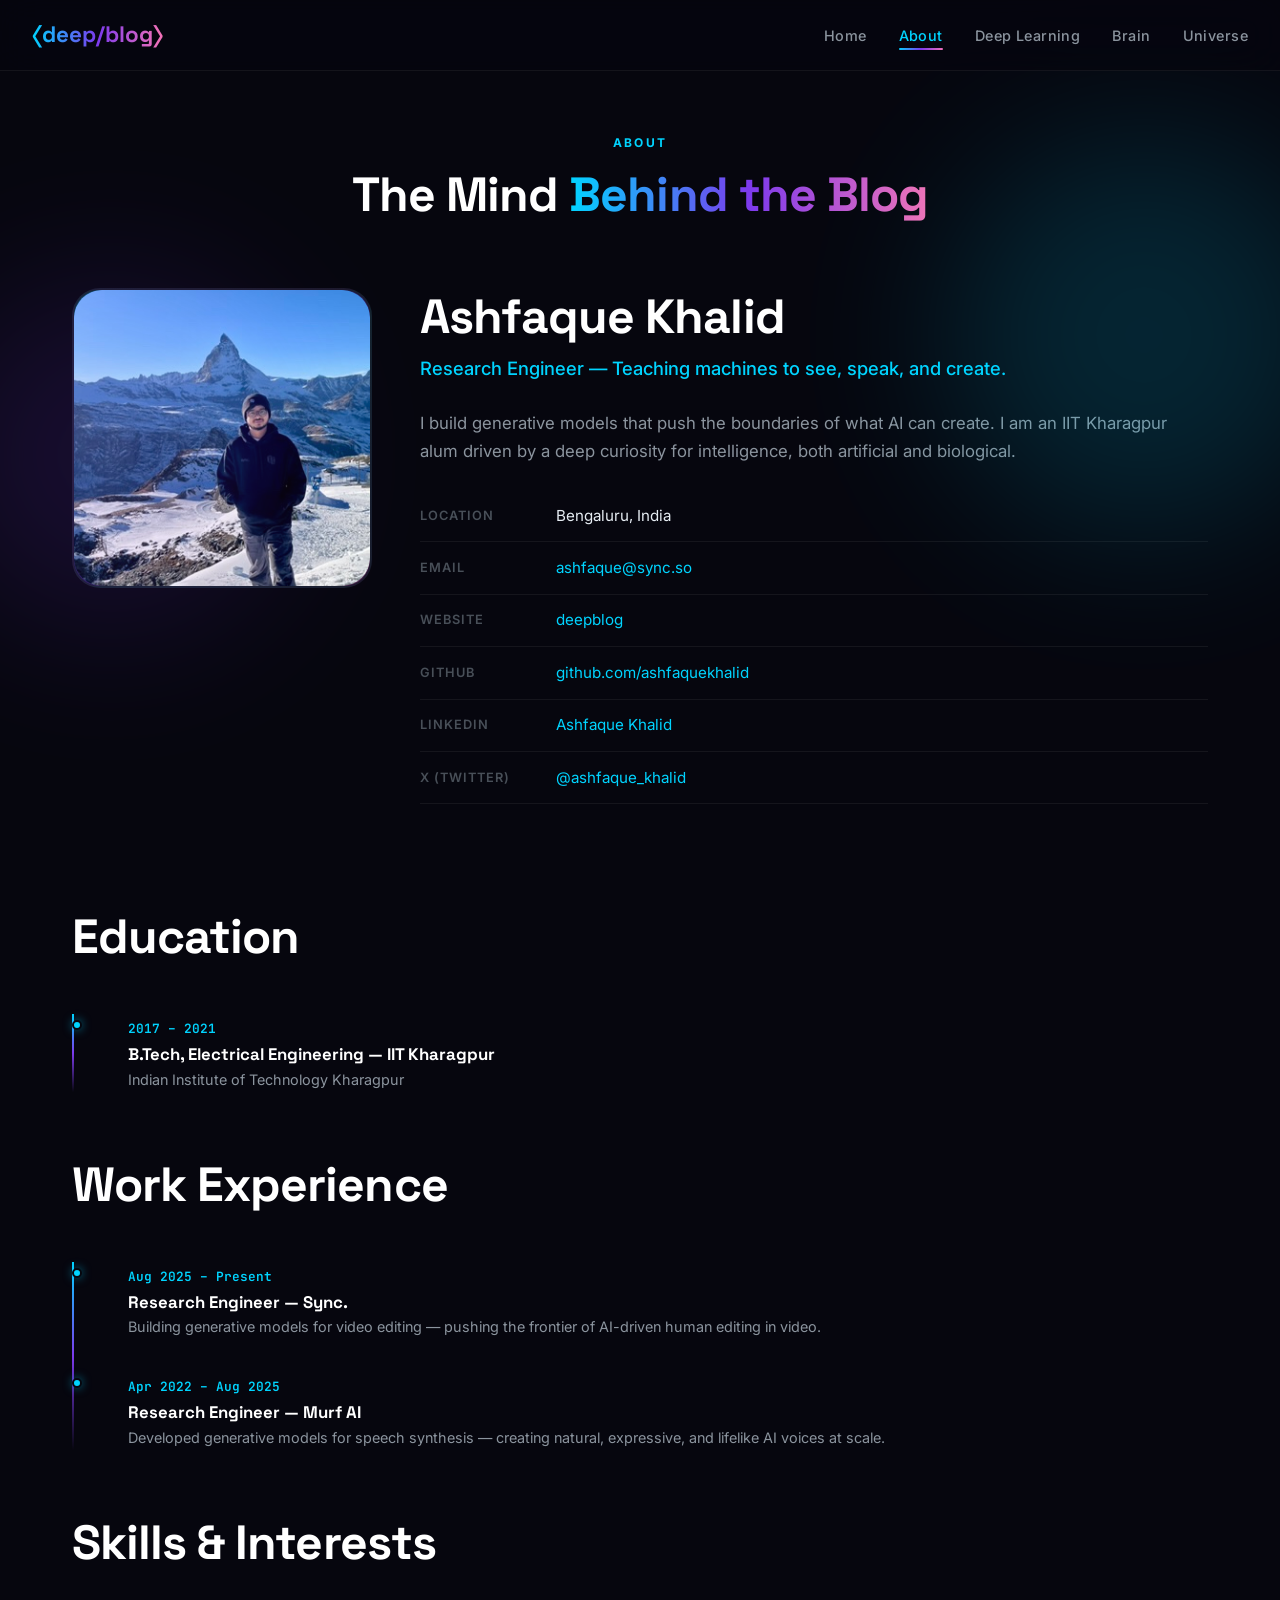
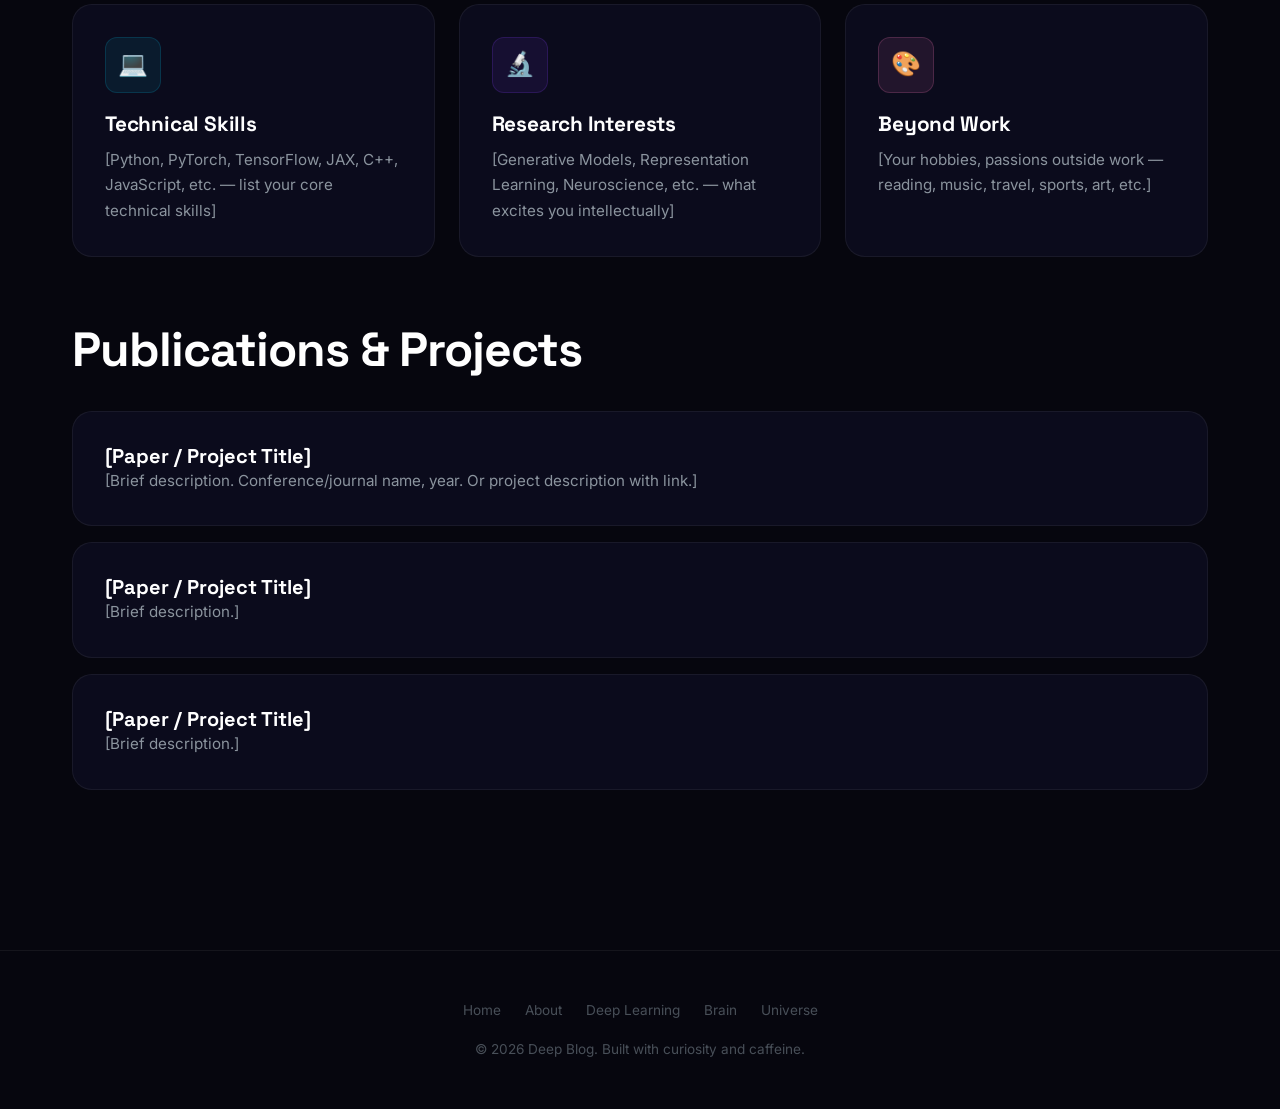
==== commit 6025d16d: "Add profile details" ====
--- a/about.html
+++ b/about.html
@@ -43,7 +43,7 @@
           <h2>Ashfaque Khalid</h2>
           <p class="tagline">Research Engineer — Teaching machines to see, speak, and create.</p>
 
-          <p>I build generative models that push the boundaries of what AI can create — from lifelike speech synthesis to cutting-edge video editing. An IIT Kharagpur alum driven by a deep curiosity for intelligence, both artificial and biological.</p>
+          <p>I build generative models that push the boundaries of what AI can create. I am an IIT Kharagpur alum driven by a deep curiosity for intelligence, both artificial and biological.</p>
 
           <ul class="info-list">
             <li>
@@ -81,7 +81,7 @@
           <div class="timeline-item">
             <span class="year">2017 – 2021</span>
             <h4>B.Tech, Electrical Engineering — IIT Kharagpur</h4>
-            <p>Indian Institute of Technology Kharagpur — one of India's premier engineering institutions.</p>
+            <p>Indian Institute of Technology Kharagpur</p>
           </div>
         </div>
       </div>
@@ -93,7 +93,7 @@
           <div class="timeline-item">
             <span class="year">Aug 2025 – Present</span>
             <h4>Research Engineer — Sync.</h4>
-            <p>Building generative models for video editing — pushing the frontier of AI-driven creative tools.</p>
+            <p>Building generative models for video editing — pushing the frontier of AI-driven human editing in video.</p>
           </div>
           <div class="timeline-item">
             <span class="year">Apr 2022 – Aug 2025</span>
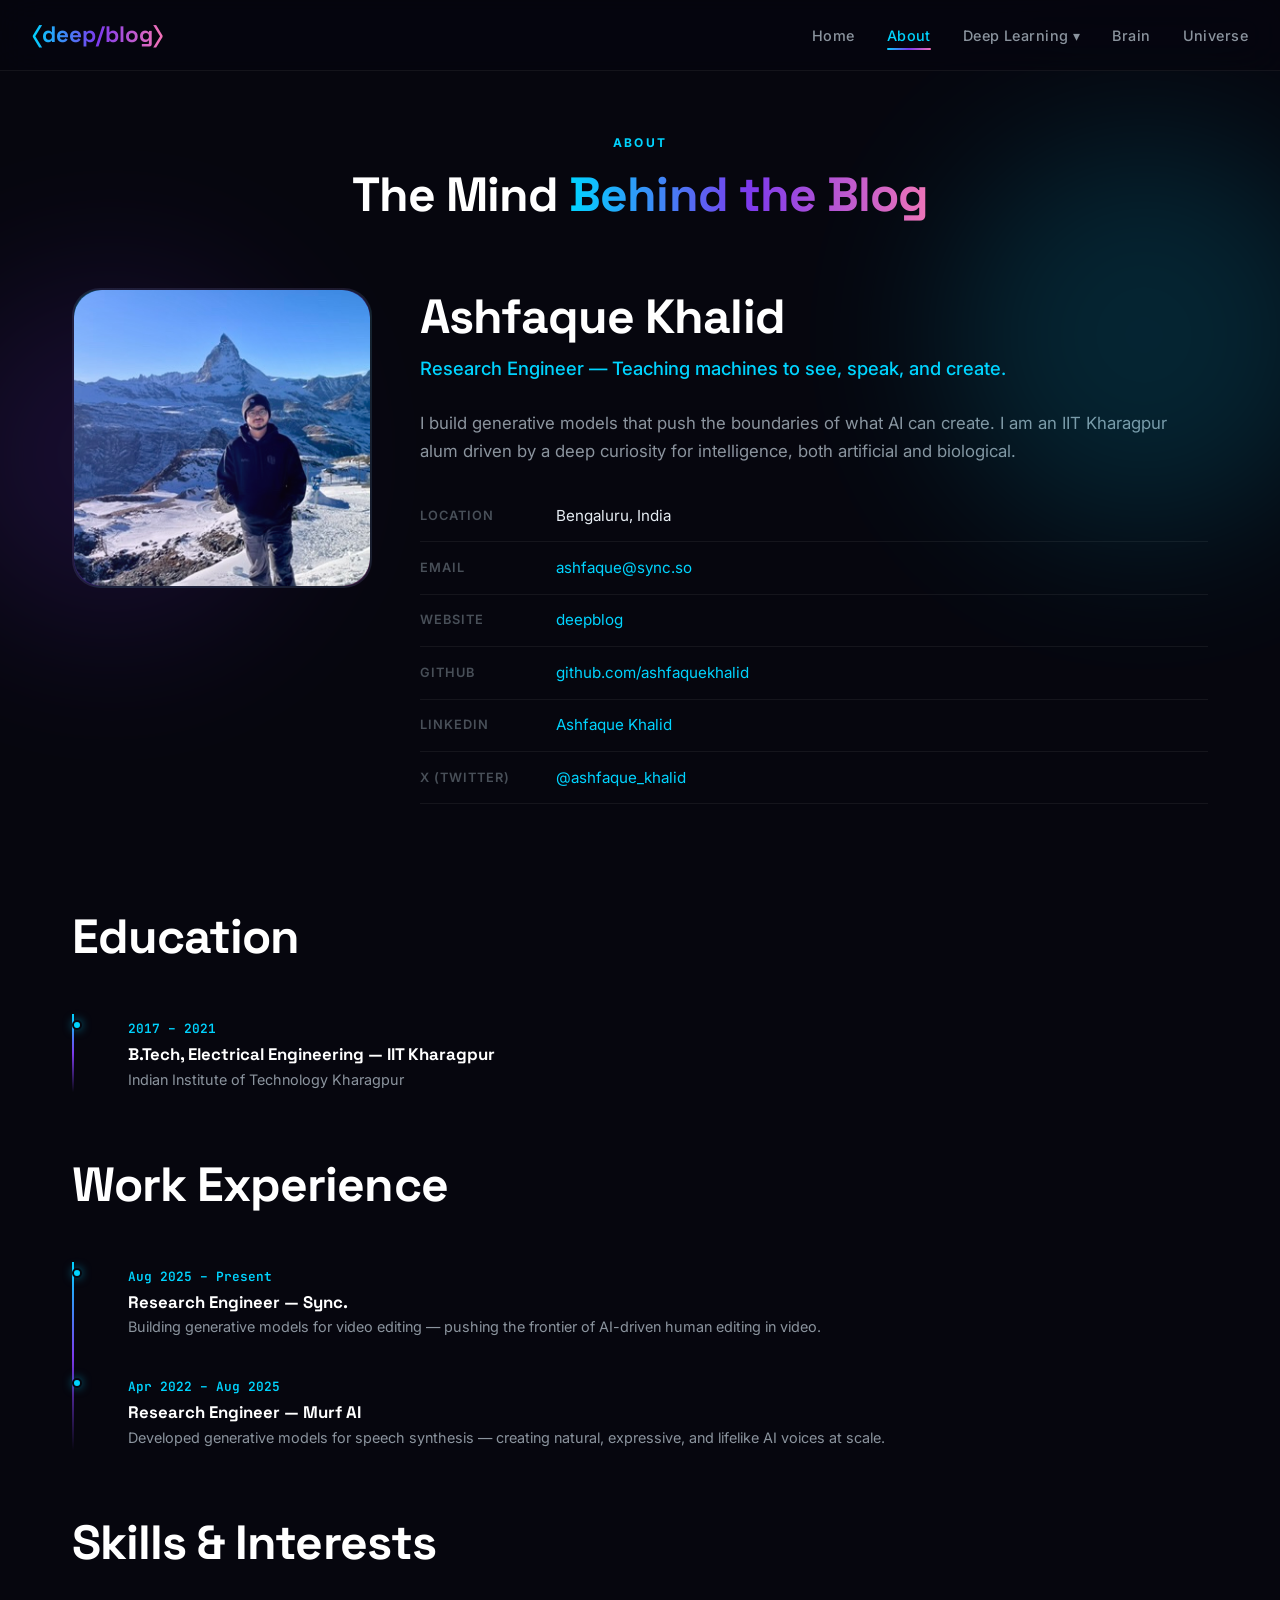
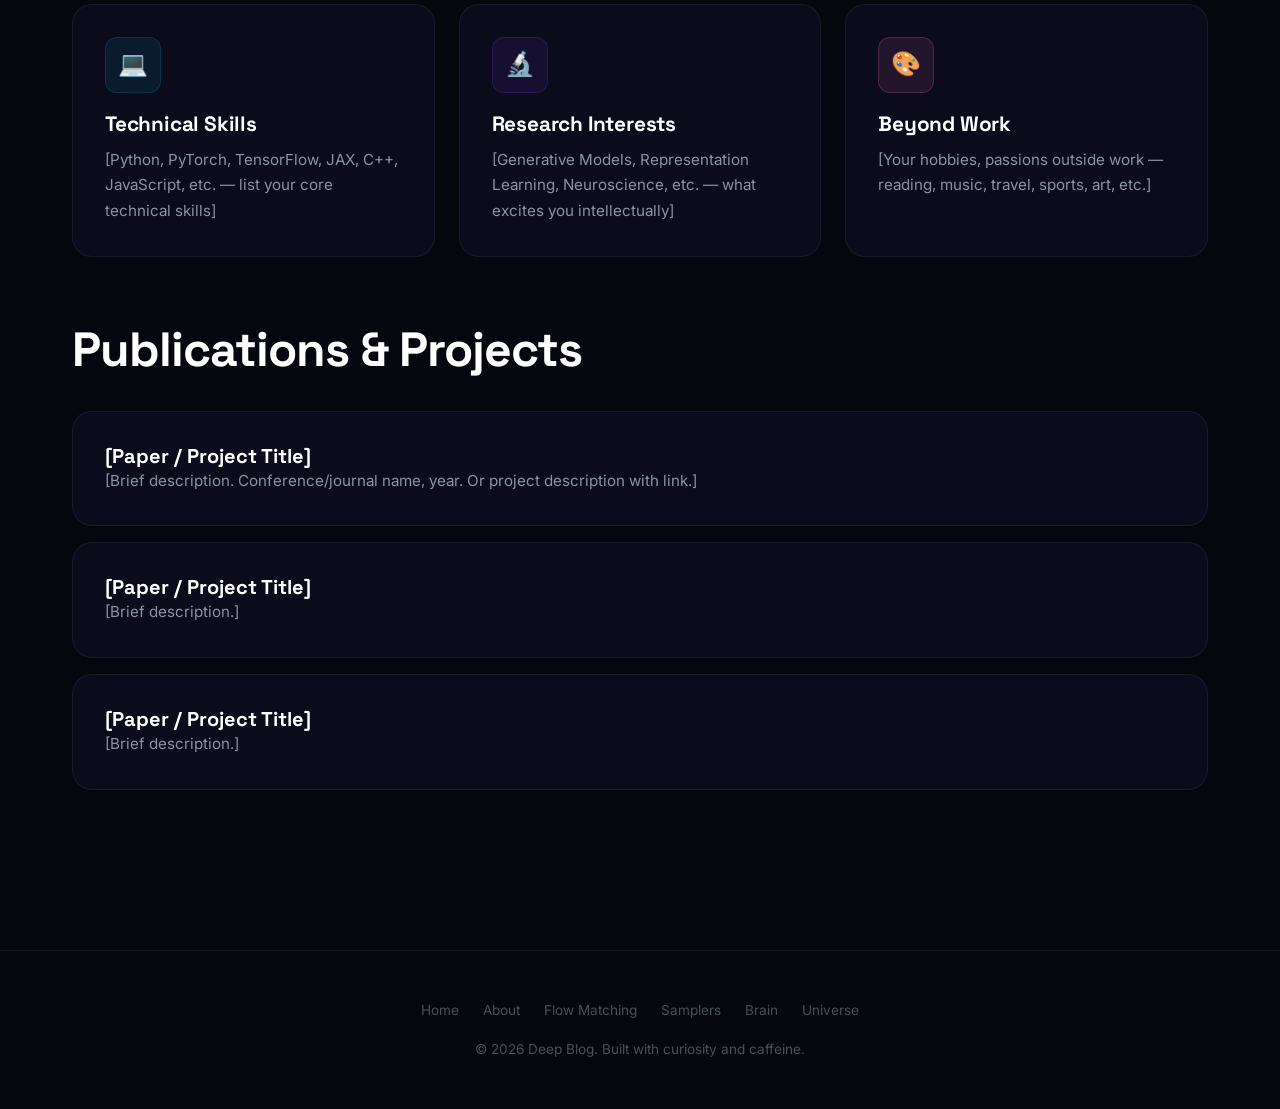
==== commit 46f1d839: "Add sampler blog" ====
--- a/about.html
+++ b/about.html
@@ -21,7 +21,13 @@
     <ul class="nav-links" id="navLinks">
       <li><a href="index.html">Home</a></li>
       <li><a href="about.html" class="active">About</a></li>
-      <li><a href="flow-matching.html">Deep Learning</a></li>
+      <li class="nav-dropdown">
+        <a href="#">Deep Learning ▾</a>
+        <ul class="dropdown-menu">
+          <li><a href="flow-matching.html">Flow Matching</a></li>
+          <li><a href="samplers-flow-matching.html">Samplers</a></li>
+        </ul>
+      </li>
       <li><a href="brain.html">Brain</a></li>
       <li><a href="universe.html">Universe</a></li>
     </ul>
@@ -165,7 +171,8 @@
     <div class="footer-links">
       <a href="index.html">Home</a>
       <a href="about.html">About</a>
-      <a href="flow-matching.html">Deep Learning</a>
+      <a href="flow-matching.html">Flow Matching</a>
+      <a href="samplers-flow-matching.html">Samplers</a>
       <a href="brain.html">Brain</a>
       <a href="universe.html">Universe</a>
     </div>
--- a/css/style.css
+++ b/css/style.css
@@ -1120,6 +1120,122 @@
   transition: width 0.1s linear;
 }
 
+/* ── Dropdown Navigation ──────────────────────────────────────────────────── */
+.nav-dropdown {
+  position: relative;
+}
+
+.nav-dropdown .dropdown-menu {
+  display: none;
+  position: absolute;
+  top: 100%;
+  left: 50%;
+  transform: translateX(-50%);
+  background: rgba(6, 6, 14, 0.95);
+  backdrop-filter: blur(20px);
+  border: 1px solid var(--border-subtle);
+  border-radius: var(--radius-md);
+  padding: 0.5rem 0;
+  list-style: none;
+  min-width: 180px;
+  box-shadow: var(--shadow-card);
+  z-index: 1001;
+}
+
+.nav-dropdown:hover .dropdown-menu {
+  display: block;
+}
+
+.nav-dropdown .dropdown-menu li {
+  margin: 0;
+}
+
+.nav-dropdown .dropdown-menu a {
+  display: block;
+  padding: 0.5rem 1.2rem;
+  color: var(--text-secondary);
+  font-size: 0.85rem;
+  white-space: nowrap;
+  transition: var(--transition-fast);
+}
+
+.nav-dropdown .dropdown-menu a:hover {
+  color: var(--accent-cyan);
+  background: rgba(0, 212, 255, 0.05);
+}
+
+.nav-dropdown .dropdown-menu a.active {
+  color: var(--accent-cyan);
+}
+
+@media (max-width: 768px) {
+  .nav-dropdown .dropdown-menu {
+    position: static;
+    transform: none;
+    background: transparent;
+    border: none;
+    box-shadow: none;
+    display: none;
+    padding-left: 1rem;
+    backdrop-filter: none;
+  }
+
+  .nav-dropdown:hover .dropdown-menu,
+  .nav-links.open .nav-dropdown .dropdown-menu {
+    display: block;
+  }
+}
+
+/* ── Sampler Legend ──────────────────────────────────────────────────────── */
+.sampler-legend {
+  display: flex;
+  flex-wrap: wrap;
+  gap: 1rem;
+  margin-top: 0.8rem;
+  padding: 0.6rem 0;
+}
+
+.legend-item {
+  font-size: 0.78rem;
+  color: var(--text-secondary);
+  display: flex;
+  align-items: center;
+  gap: 0.3rem;
+  font-family: var(--font-mono);
+  color: var(--legend-color, var(--text-secondary));
+}
+
+/* ── Select Styling ──────────────────────────────────────────────────────── */
+.controls select {
+  -webkit-appearance: none;
+  appearance: none;
+  background: var(--bg-glass) url("data:image/svg+xml,%3Csvg xmlns='http://www.w3.org/2000/svg' width='12' height='12' viewBox='0 0 12 12'%3E%3Cpath d='M2 4l4 4 4-4' fill='none' stroke='%238b949e' stroke-width='1.5'/%3E%3C/svg%3E") no-repeat right 0.6rem center;
+  background-size: 12px;
+  color: var(--text-primary);
+  border: 1px solid var(--border-subtle);
+  border-radius: var(--radius-sm);
+  padding: 0.4rem 2rem 0.4rem 0.8rem;
+  font-family: var(--font-heading);
+  font-size: 0.85rem;
+  cursor: pointer;
+  transition: var(--transition-fast);
+}
+
+.controls select:hover {
+  border-color: var(--accent-cyan);
+}
+
+.controls select:focus {
+  outline: none;
+  border-color: var(--accent-cyan);
+  box-shadow: 0 0 0 2px rgba(0, 212, 255, 0.15);
+}
+
+.controls select option {
+  background: var(--bg-secondary);
+  color: var(--text-primary);
+}
+
 /* ── Particle background ──────────────────────────────────────────────────── */
 .bg-particles {
   position: fixed;
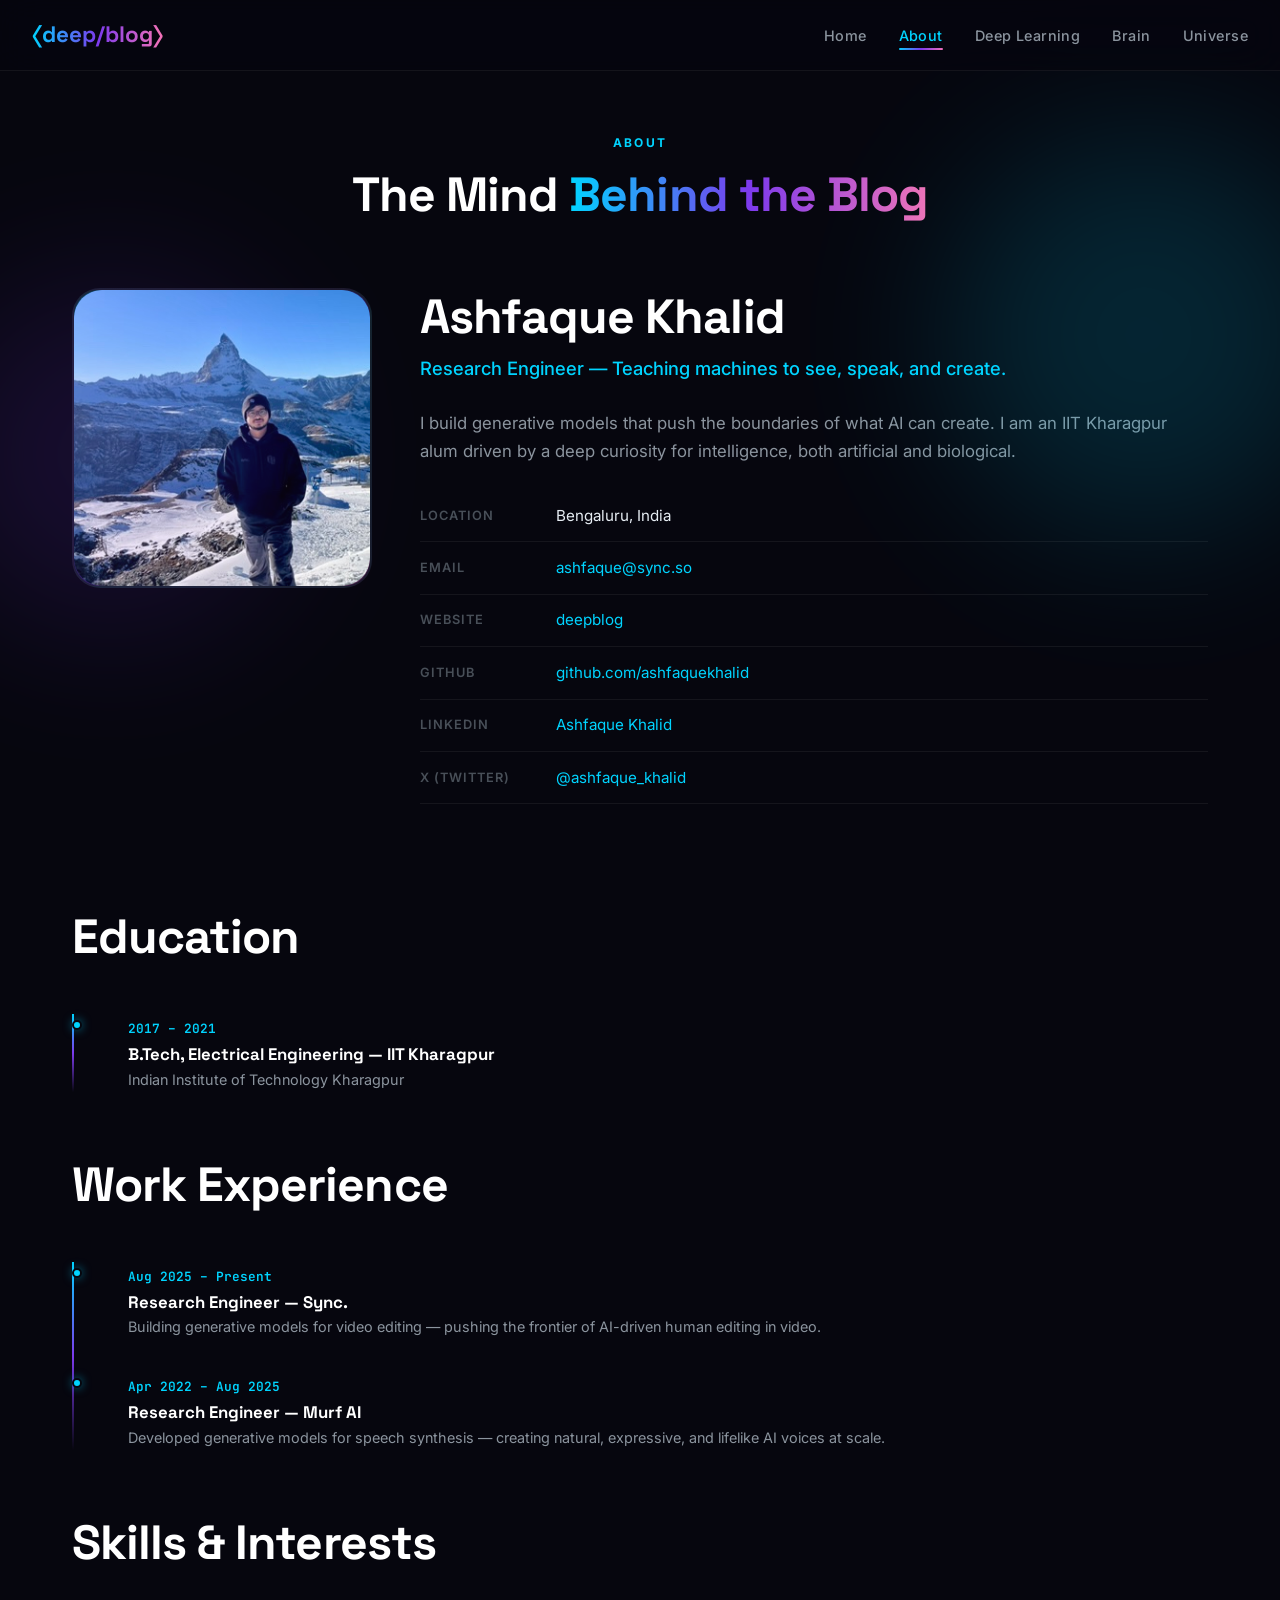
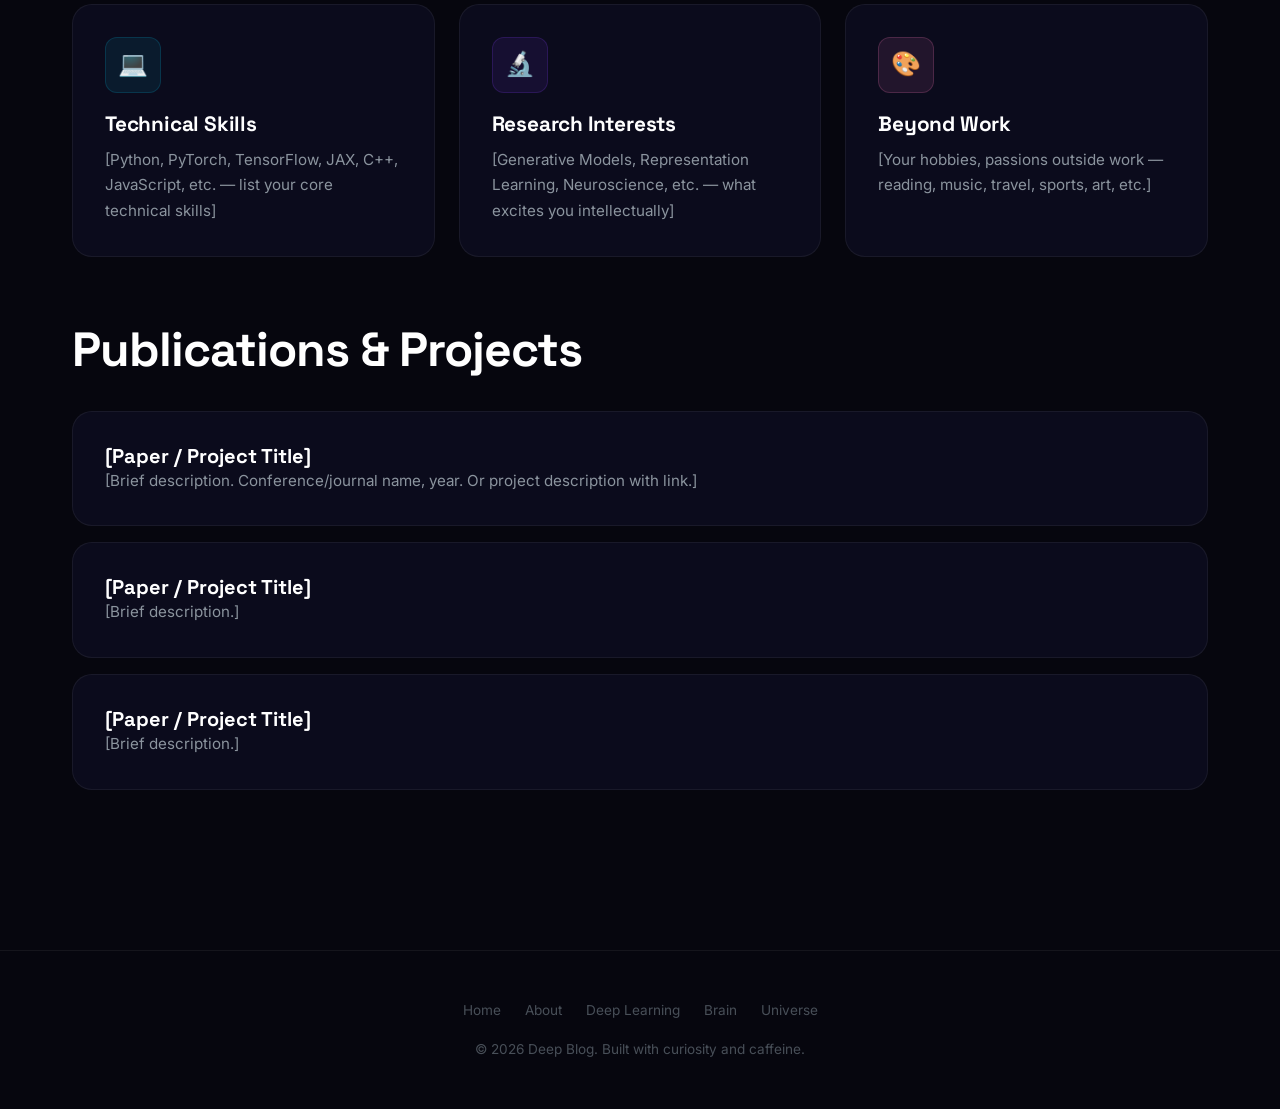
==== commit dd02912b: "change outline" ====
--- a/about.html
+++ b/about.html
@@ -21,13 +21,7 @@
     <ul class="nav-links" id="navLinks">
       <li><a href="index.html">Home</a></li>
       <li><a href="about.html" class="active">About</a></li>
-      <li class="nav-dropdown">
-        <a href="#">Deep Learning ▾</a>
-        <ul class="dropdown-menu">
-          <li><a href="flow-matching.html">Flow Matching</a></li>
-          <li><a href="samplers-flow-matching.html">Samplers</a></li>
-        </ul>
-      </li>
+      <li><a href="deep-learning.html">Deep Learning</a></li>
       <li><a href="brain.html">Brain</a></li>
       <li><a href="universe.html">Universe</a></li>
     </ul>
@@ -171,8 +165,7 @@
     <div class="footer-links">
       <a href="index.html">Home</a>
       <a href="about.html">About</a>
-      <a href="flow-matching.html">Flow Matching</a>
-      <a href="samplers-flow-matching.html">Samplers</a>
+      <a href="deep-learning.html">Deep Learning</a>
       <a href="brain.html">Brain</a>
       <a href="universe.html">Universe</a>
     </div>
--- a/css/style.css
+++ b/css/style.css
@@ -1118,6 +1118,303 @@
   background: var(--gradient-hero);
   z-index: 1001;
   transition: width 0.1s linear;
+}
+
+/* ── Section Landing Pages ────────────────────────────────────────────────── */
+.landing-hero {
+  position: relative;
+  min-height: 60vh;
+  display: flex;
+  align-items: center;
+  justify-content: center;
+  text-align: center;
+  padding: 8rem 2rem 3rem;
+  overflow: hidden;
+}
+
+.landing-hero .hero-canvas {
+  position: absolute;
+  top: 0; left: 0;
+  width: 100%; height: 100%;
+  z-index: 0;
+}
+
+.landing-hero-content {
+  position: relative;
+  z-index: 2;
+  max-width: 800px;
+}
+
+.landing-hero-content h1 { margin-bottom: 1rem; }
+
+.landing-hero-content p {
+  font-size: 1.15rem;
+  color: var(--text-secondary);
+  max-width: 650px;
+  margin: 0 auto;
+  line-height: 1.8;
+}
+
+.landing-body {
+  padding: 0 0 6rem;
+  position: relative;
+}
+
+/* ── Search Bar ──────────────────────────────────────────────────────────── */
+.search-wrapper {
+  max-width: 600px;
+  margin: -1.5rem auto 3rem;
+  position: relative;
+  z-index: 3;
+}
+
+.search-bar {
+  width: 100%;
+  padding: 0.9rem 1.2rem 0.9rem 3rem;
+  border-radius: var(--radius-xl);
+  border: 1px solid var(--border-subtle);
+  background: var(--bg-card);
+  backdrop-filter: blur(20px);
+  color: var(--text-primary);
+  font-family: var(--font-body);
+  font-size: 1rem;
+  outline: none;
+  transition: var(--transition-smooth);
+}
+
+.search-bar::placeholder {
+  color: var(--text-muted);
+}
+
+.search-bar:focus {
+  border-color: var(--accent-cyan);
+  box-shadow: 0 0 0 3px rgba(0, 212, 255, 0.1), var(--shadow-glow);
+}
+
+.search-icon {
+  position: absolute;
+  left: 1rem;
+  top: 50%;
+  transform: translateY(-50%);
+  color: var(--text-muted);
+  font-size: 1rem;
+  pointer-events: none;
+}
+
+.search-clear {
+  position: absolute;
+  right: 1rem;
+  top: 50%;
+  transform: translateY(-50%);
+  background: none;
+  border: none;
+  color: var(--text-muted);
+  font-size: 1.1rem;
+  cursor: pointer;
+  opacity: 0;
+  transition: var(--transition-fast);
+  padding: 0.2rem;
+  line-height: 1;
+}
+
+.search-clear.visible {
+  opacity: 1;
+}
+
+.search-clear:hover {
+  color: var(--text-primary);
+}
+
+.no-results {
+  text-align: center;
+  padding: 3rem 1rem;
+  color: var(--text-muted);
+  font-size: 1.1rem;
+  display: none;
+}
+
+.no-results.visible {
+  display: block;
+}
+
+/* ── Blog Cards (Landing Page) ───────────────────────────────────────────── */
+.blog-cards-grid {
+  display: grid;
+  grid-template-columns: repeat(auto-fill, minmax(340px, 1fr));
+  gap: 1.5rem;
+}
+
+.blog-card {
+  position: relative;
+  background: var(--bg-card);
+  border: 1px solid var(--border-subtle);
+  border-radius: var(--radius-lg);
+  padding: 1.8rem;
+  transition: var(--transition-smooth);
+  overflow: hidden;
+  cursor: pointer;
+  display: flex;
+  flex-direction: column;
+  text-decoration: none;
+  color: inherit;
+}
+
+.blog-card::before {
+  content: '';
+  position: absolute;
+  inset: 0;
+  border-radius: var(--radius-lg);
+  background: var(--gradient-card);
+  opacity: 0;
+  transition: var(--transition-smooth);
+}
+
+.blog-card:hover {
+  transform: translateY(-4px);
+  border-color: rgba(0, 212, 255, 0.2);
+  box-shadow: var(--shadow-glow);
+  color: inherit;
+  text-shadow: none;
+}
+
+.blog-card:hover::before { opacity: 1; }
+
+.blog-card-body {
+  position: relative;
+  z-index: 1;
+  flex: 1;
+  display: flex;
+  flex-direction: column;
+}
+
+.blog-card-icon {
+  width: 48px;
+  height: 48px;
+  border-radius: var(--radius-sm);
+  display: flex;
+  align-items: center;
+  justify-content: center;
+  font-size: 1.4rem;
+  margin-bottom: 1rem;
+  background: rgba(0, 212, 255, 0.08);
+  border: 1px solid rgba(0, 212, 255, 0.15);
+}
+
+.blog-card-icon.purple { background: rgba(124, 58, 237, 0.1); border-color: rgba(124, 58, 237, 0.2); }
+.blog-card-icon.pink { background: rgba(244, 114, 182, 0.1); border-color: rgba(244, 114, 182, 0.2); }
+.blog-card-icon.green { background: rgba(52, 211, 153, 0.1); border-color: rgba(52, 211, 153, 0.2); }
+
+.blog-card h3 {
+  font-size: 1.2rem;
+  margin-bottom: 0.5rem;
+  line-height: 1.35;
+}
+
+.blog-card .blog-card-summary {
+  font-size: 0.9rem;
+  color: var(--text-secondary);
+  margin-bottom: 1rem;
+  flex: 1;
+  line-height: 1.6;
+}
+
+.blog-card-meta {
+  display: flex;
+  align-items: center;
+  gap: 1rem;
+  font-size: 0.78rem;
+  color: var(--text-muted);
+  margin-bottom: 0.8rem;
+  font-family: var(--font-mono);
+}
+
+.blog-card-tags {
+  display: flex;
+  flex-wrap: wrap;
+  gap: 0.4rem;
+}
+
+.tag-pill {
+  display: inline-block;
+  padding: 0.15rem 0.6rem;
+  border-radius: 100px;
+  font-size: 0.68rem;
+  font-weight: 600;
+  letter-spacing: 0.04em;
+  background: rgba(0, 212, 255, 0.06);
+  color: var(--accent-cyan);
+  border: 1px solid rgba(0, 212, 255, 0.12);
+  transition: var(--transition-fast);
+}
+
+.tag-pill.purple {
+  background: rgba(124, 58, 237, 0.06);
+  color: var(--accent-purple);
+  border-color: rgba(124, 58, 237, 0.15);
+}
+
+.tag-pill.green {
+  background: rgba(52, 211, 153, 0.06);
+  color: var(--accent-green);
+  border-color: rgba(52, 211, 153, 0.15);
+}
+
+.tag-pill.pink {
+  background: rgba(244, 114, 182, 0.06);
+  color: var(--accent-pink);
+  border-color: rgba(244, 114, 182, 0.15);
+}
+
+.tag-pill.orange {
+  background: rgba(251, 146, 60, 0.06);
+  color: var(--accent-orange);
+  border-color: rgba(251, 146, 60, 0.15);
+}
+
+.blog-card.filtered-out {
+  opacity: 0;
+  transform: scale(0.95);
+  pointer-events: none;
+  position: absolute;
+  visibility: hidden;
+}
+
+.blog-card.filtered-in {
+  opacity: 1;
+  transform: scale(1);
+}
+
+/* ── Coming Soon Card Variant ────────────────────────────────────────────── */
+.coming-soon-card {
+  border-style: dashed;
+  border-color: var(--border-subtle);
+}
+
+.coming-soon-card:hover {
+  border-style: dashed;
+  transform: none;
+  box-shadow: none;
+  cursor: default;
+}
+
+.coming-soon-label {
+  display: inline-block;
+  padding: 0.2rem 0.7rem;
+  border-radius: 100px;
+  font-size: 0.7rem;
+  font-weight: 600;
+  letter-spacing: 0.05em;
+  background: rgba(251, 146, 60, 0.1);
+  color: var(--accent-orange);
+  border: 1px solid rgba(251, 146, 60, 0.2);
+  margin-top: auto;
+}
+
+/* ── Landing page responsive ─────────────────────────────────────────────── */
+@media (max-width: 768px) {
+  .landing-hero { min-height: 45vh; padding: 6rem 1.2rem 2rem; }
+  .search-wrapper { margin: -1rem 1rem 2rem; }
+  .blog-cards-grid { grid-template-columns: 1fr; }
 }
 
 /* ── Dropdown Navigation ──────────────────────────────────────────────────── */
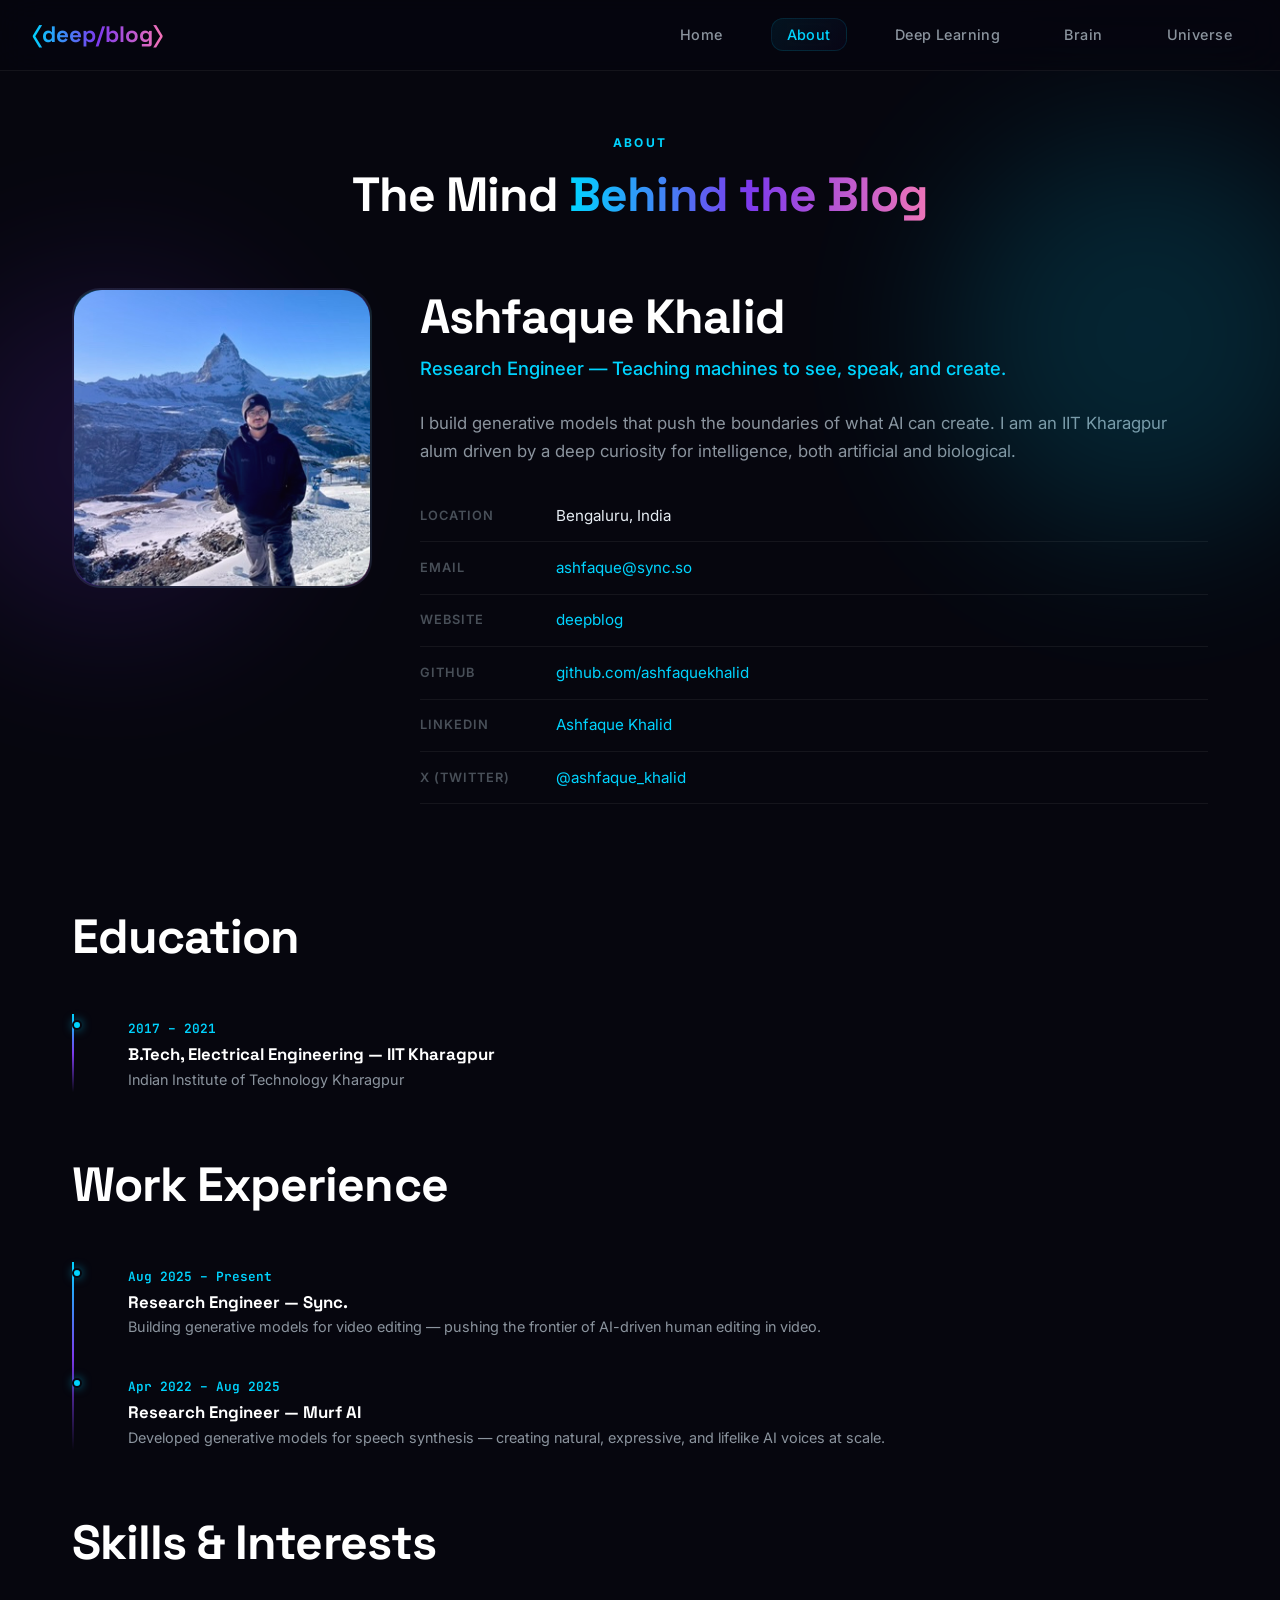
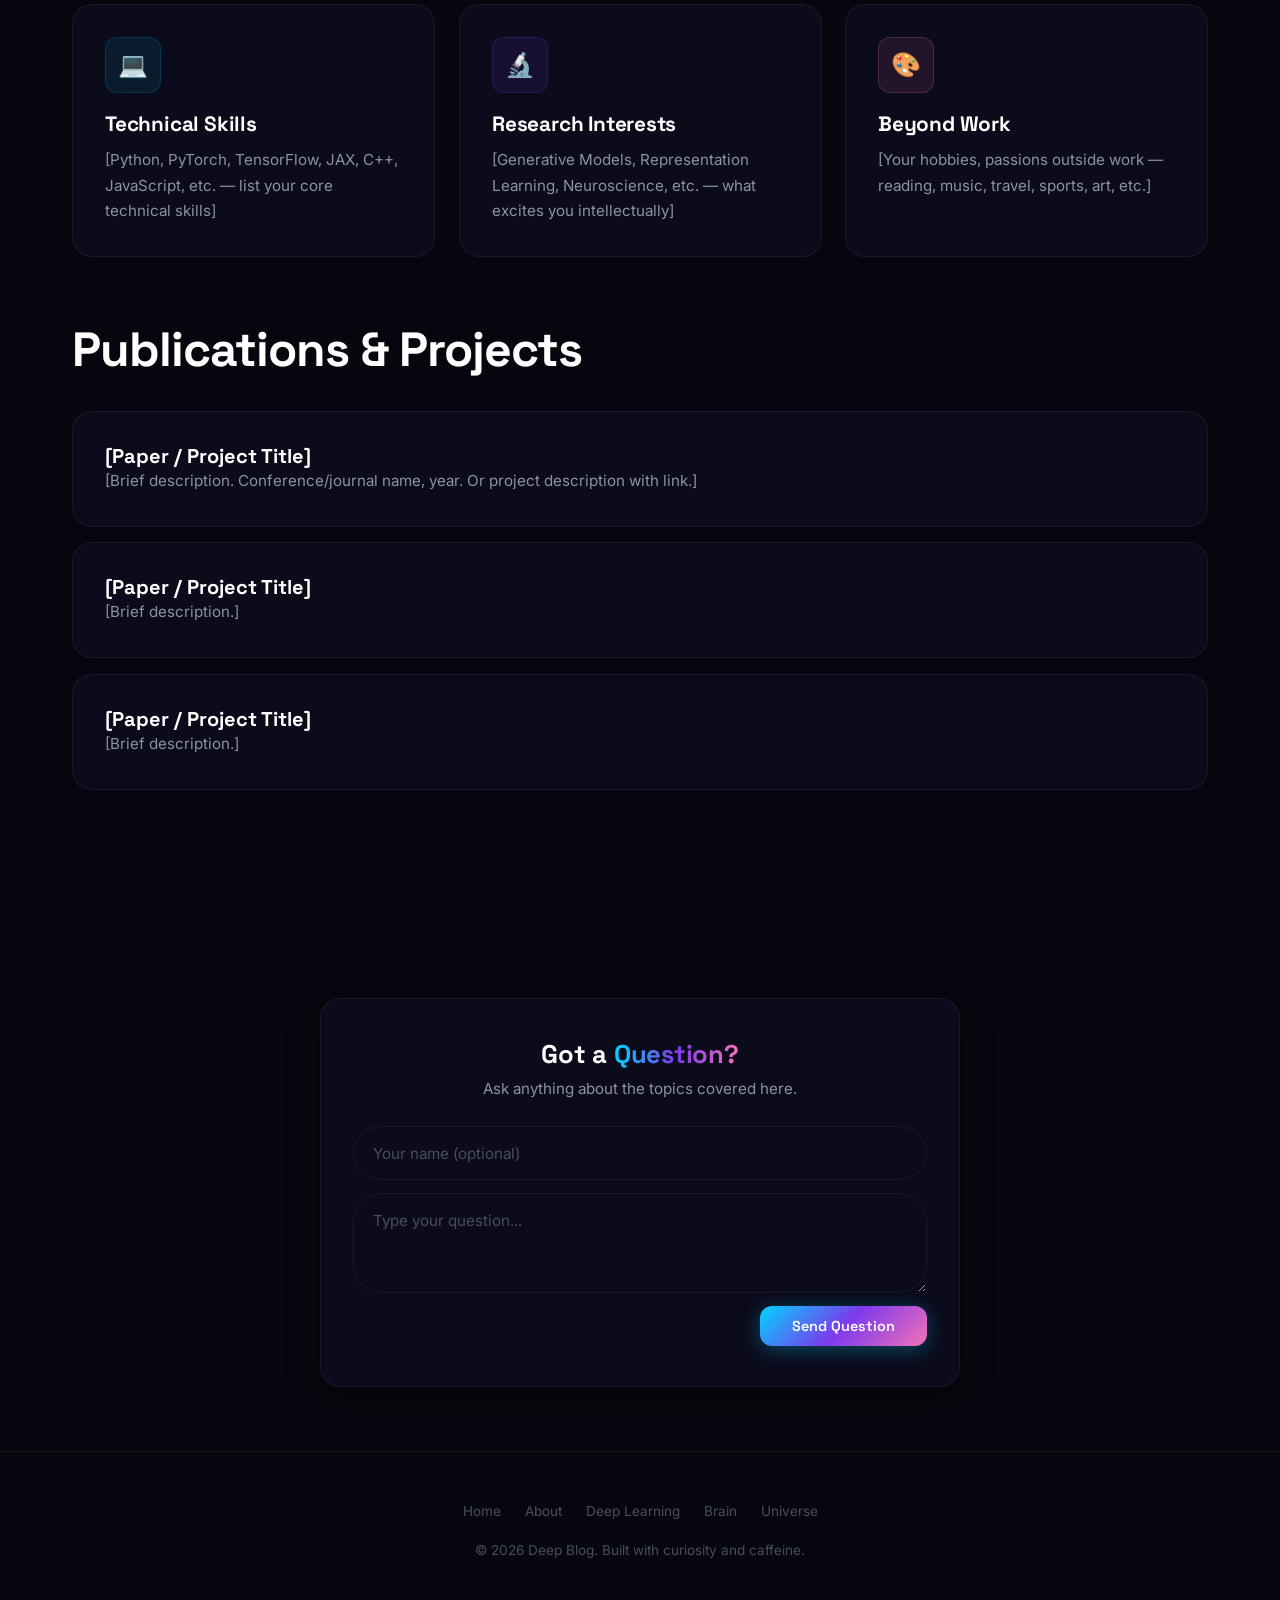
==== commit eab96ea9: "ask quest" ====
--- a/about.html
+++ b/about.html
@@ -161,6 +161,21 @@
   <div class="glow-orb cyan" style="width:400px;height:400px;top:15%;right:-5%;"></div>
   <div class="glow-orb purple" style="width:350px;height:350px;bottom:30%;left:-5%;"></div>
 
+  <!-- Ask a Question -->
+  <section class="ask-section">
+    <div class="ask-card">
+      <h3>Got a <span class="gradient-text">Question?</span></h3>
+      <p>Ask anything about the topics covered here.</p>
+      <form class="ask-form" id="askForm">
+        <input type="text" class="ask-input" name="name" placeholder="Your name (optional)" autocomplete="off">
+        <textarea class="ask-textarea" name="question" placeholder="Type your question..." required></textarea>
+        <button type="submit" class="btn btn-primary ask-btn">Send Question</button>
+      </form>
+      <div class="ask-success" id="askSuccess">Thanks! We'll look into it.</div>
+      <div class="ask-error" id="askError">Something went wrong. Try again.</div>
+    </div>
+  </section>
+
   <footer class="footer">
     <div class="footer-links">
       <a href="index.html">Home</a>
--- a/css/style.css
+++ b/css/style.css
@@ -143,25 +143,52 @@
   font-weight: 500;
   letter-spacing: 0.03em;
   position: relative;
-  padding: 0.3rem 0;
-}
-
-.nav-links a::after {
+  padding: 0.5rem 1rem;
+  border-radius: 12px;
+  transition: color 0.35s ease, transform 0.4s cubic-bezier(0.34, 1.56, 0.64, 1), box-shadow 0.4s ease;
+}
+
+.nav-links a::before {
   content: '';
   position: absolute;
-  bottom: -2px;
-  left: 0;
-  width: 0;
-  height: 2px;
-  background: var(--gradient-hero);
-  transition: var(--transition-smooth);
-  border-radius: 1px;
-}
-
-.nav-links a:hover { color: #fff; text-shadow: none; }
-.nav-links a:hover::after { width: 100%; }
-.nav-links a.active { color: var(--accent-cyan); }
-.nav-links a.active::after { width: 100%; }
+  inset: 0;
+  border-radius: 12px;
+  background: linear-gradient(135deg, rgba(0, 212, 255, 0.1), rgba(124, 58, 237, 0.06));
+  backdrop-filter: blur(14px);
+  -webkit-backdrop-filter: blur(14px);
+  border: 1px solid rgba(255, 255, 255, 0.06);
+  opacity: 0;
+  transform: scale(0.8) translateY(4px);
+  transition: opacity 0.4s ease, transform 0.45s cubic-bezier(0.34, 1.56, 0.64, 1);
+  z-index: -1;
+}
+
+.nav-links a:hover {
+  color: #fff;
+  transform: translateY(-3px);
+  box-shadow: 0 8px 24px rgba(0, 212, 255, 0.1), 0 2px 8px rgba(0, 0, 0, 0.2);
+}
+
+.nav-links a:hover::before {
+  opacity: 1;
+  transform: scale(1) translateY(0);
+}
+
+.nav-links a:active {
+  transform: translateY(-1px) scale(0.97);
+  transition-duration: 0.1s;
+}
+
+.nav-links a.active {
+  color: var(--accent-cyan);
+}
+
+.nav-links a.active::before {
+  opacity: 1;
+  transform: scale(1) translateY(0);
+  background: linear-gradient(135deg, rgba(0, 212, 255, 0.08), rgba(124, 58, 237, 0.04));
+  border: 1px solid rgba(0, 212, 255, 0.12);
+}
 
 .nav-toggle {
   display: none;
@@ -359,6 +386,7 @@
   display: grid;
   grid-template-columns: repeat(auto-fit, minmax(340px, 1fr));
   gap: 1.5rem;
+  overflow: visible;
 }
 
 .card {
@@ -367,9 +395,15 @@
   border: 1px solid var(--border-subtle);
   border-radius: var(--radius-lg);
   padding: 2rem;
-  transition: var(--transition-smooth);
+  transition: transform 0.55s cubic-bezier(0.34, 1.56, 0.64, 1),
+              background 0.5s ease,
+              border-color 0.5s ease,
+              box-shadow 0.55s cubic-bezier(0.22, 0.61, 0.36, 1),
+              backdrop-filter 0.5s ease;
   overflow: hidden;
   cursor: pointer;
+  transform-origin: center;
+  will-change: transform;
 }
 
 .card::before {
@@ -377,20 +411,79 @@
   position: absolute;
   inset: 0;
   border-radius: var(--radius-lg);
-  background: var(--gradient-card);
+  background:
+    linear-gradient(155deg,
+      rgba(255, 255, 255, 0.10) 0%,
+      rgba(255, 255, 255, 0.02) 35%,
+      rgba(0, 212, 255, 0.05) 65%,
+      rgba(124, 58, 237, 0.04) 100%);
   opacity: 0;
-  transition: var(--transition-smooth);
-}
-
-.card:hover {
-  transform: translateY(-4px);
-  border-color: rgba(0, 212, 255, 0.2);
-  box-shadow: var(--shadow-glow);
+  transition: opacity 0.5s cubic-bezier(0.22, 0.61, 0.36, 1);
+  pointer-events: none;
+  z-index: 0;
+}
+
+.card::after {
+  content: '';
+  position: absolute;
+  inset: 0;
+  border-radius: inherit;
+  background:
+    radial-gradient(circle at 18% 20%, rgba(255, 255, 255, 0.20) 0%, rgba(255, 255, 255, 0) 42%),
+    radial-gradient(circle at 82% 24%, rgba(0, 212, 255, 0.14) 0%, rgba(0, 212, 255, 0) 44%),
+    radial-gradient(circle at 24% 80%, rgba(124, 58, 237, 0.14) 0%, rgba(124, 58, 237, 0) 45%),
+    radial-gradient(circle at 78% 82%, rgba(255, 255, 255, 0.10) 0%, rgba(255, 255, 255, 0) 40%);
+  background-size: 220% 220%, 230% 230%, 230% 230%, 210% 210%;
+  background-position: 0% 0%, 100% 0%, 0% 100%, 100% 100%;
+  pointer-events: none;
+  z-index: 1;
+  opacity: 0;
+  filter: blur(10px) saturate(122%);
+  mix-blend-mode: screen;
+  transition: opacity 0.45s ease;
+  will-change: background-position, opacity;
+  animation: glassLiquidDrift 7s ease-in-out infinite paused;
+}
+
+.card:hover,
+.reveal.visible.card:hover,
+a.card.reveal.visible:hover {
+  transform: translateY(-24px) scale(1.25);
+  border-color: rgba(128, 216, 255, 0.22);
+  background:
+    linear-gradient(135deg,
+      rgba(22, 28, 52, 0.35),
+      rgba(14, 18, 38, 0.18));
+  box-shadow:
+    0 24px 68px rgba(0, 212, 255, 0.10),
+    0 8px 32px rgba(0, 0, 0, 0.28),
+    0 0 0 1px rgba(255, 255, 255, 0.05),
+    0 0 18px rgba(0, 212, 255, 0.06),
+    0 0 38px rgba(124, 58, 237, 0.04),
+    inset 0 1px 0 rgba(255, 255, 255, 0.12),
+    inset 0 -1px 0 rgba(255, 255, 255, 0.03);
+  backdrop-filter: blur(28px) saturate(130%) brightness(1.04);
+  -webkit-backdrop-filter: blur(28px) saturate(130%) brightness(1.04);
 }
 
 .card:hover::before { opacity: 1; }
 
-.card-content { position: relative; z-index: 1; }
+.card:hover::after {
+  opacity: 0.92;
+  animation-play-state: running;
+}
+
+.card:hover .card-icon {
+  transform: scale(1.12);
+  transition: transform 0.3s ease;
+}
+
+.card:hover h3 {
+  color: var(--accent-cyan);
+  transition: color 0.3s ease;
+}
+
+.card-content { position: relative; z-index: 2; }
 
 .card-icon {
   width: 56px;
@@ -877,6 +970,232 @@
 @keyframes float {
   0%, 100% { transform: translateY(0); }
   50% { transform: translateY(-15px); }
+}
+
+/* ── Ask Section ─────────────────────────────────────────────────────────── */
+.ask-section {
+  padding: 3rem 1.5rem 4rem;
+  display: flex;
+  justify-content: center;
+  position: relative;
+  z-index: 5;
+}
+
+.ask-card {
+  width: 100%;
+  max-width: 640px;
+  position: relative;
+  background: var(--bg-card);
+  backdrop-filter: blur(20px) saturate(120%);
+  -webkit-backdrop-filter: blur(20px) saturate(120%);
+  border: 1px solid var(--border-subtle);
+  border-radius: var(--radius-lg);
+  padding: 2.5rem 2rem;
+  text-align: center;
+  box-shadow: var(--shadow-card);
+  transition: transform 0.55s cubic-bezier(0.22, 0.61, 0.36, 1),
+              border-color 0.5s ease,
+              box-shadow 0.5s ease,
+              background 0.5s ease;
+  overflow: hidden;
+}
+
+.ask-card::before {
+  content: '';
+  position: absolute;
+  inset: 0;
+  border-radius: var(--radius-lg);
+  background:
+    linear-gradient(155deg,
+      rgba(255, 255, 255, 0.10) 0%,
+      rgba(255, 255, 255, 0.02) 35%,
+      rgba(0, 212, 255, 0.05) 65%,
+      rgba(124, 58, 237, 0.04) 100%);
+  opacity: 0;
+  transition: opacity 0.5s ease;
+  pointer-events: none;
+  z-index: 0;
+}
+
+.ask-card::after {
+  content: '';
+  position: absolute;
+  inset: 0;
+  border-radius: inherit;
+  background:
+    radial-gradient(circle at 18% 20%, rgba(255, 255, 255, 0.20) 0%, rgba(255, 255, 255, 0) 42%),
+    radial-gradient(circle at 82% 24%, rgba(0, 212, 255, 0.14) 0%, rgba(0, 212, 255, 0) 44%),
+    radial-gradient(circle at 24% 80%, rgba(124, 58, 237, 0.14) 0%, rgba(124, 58, 237, 0) 45%),
+    radial-gradient(circle at 78% 82%, rgba(255, 255, 255, 0.10) 0%, rgba(255, 255, 255, 0) 40%);
+  background-size: 220% 220%, 230% 230%, 230% 230%, 210% 210%;
+  background-position: 0% 0%, 100% 0%, 0% 100%, 100% 100%;
+  pointer-events: none;
+  z-index: 1;
+  opacity: 0;
+  filter: blur(10px) saturate(122%);
+  mix-blend-mode: screen;
+  transition: opacity 0.45s ease;
+  will-change: background-position, opacity;
+  animation: glassLiquidDrift 7s ease-in-out infinite paused;
+}
+
+.ask-card:hover {
+  transform: translateY(-16px) scale(1.08);
+  border-color: rgba(128, 216, 255, 0.22);
+  background:
+    linear-gradient(135deg,
+      rgba(22, 28, 52, 0.35),
+      rgba(14, 18, 38, 0.18));
+  box-shadow:
+    0 24px 68px rgba(0, 212, 255, 0.10),
+    0 8px 32px rgba(0, 0, 0, 0.28),
+    0 0 0 1px rgba(255, 255, 255, 0.05),
+    0 0 18px rgba(0, 212, 255, 0.06),
+    inset 0 1px 0 rgba(255, 255, 255, 0.12),
+    inset 0 -1px 0 rgba(255, 255, 255, 0.03);
+  backdrop-filter: blur(28px) saturate(130%) brightness(1.04);
+  -webkit-backdrop-filter: blur(28px) saturate(130%) brightness(1.04);
+}
+
+.ask-card:hover::before { opacity: 1; }
+
+.ask-card:hover::after {
+  opacity: 0.92;
+  animation-play-state: running;
+}
+
+.ask-card:hover h3 {
+  color: var(--accent-cyan);
+  transition: color 0.3s ease;
+}
+
+.ask-card h3 {
+  font-family: var(--font-heading);
+  font-size: 1.6rem;
+  font-weight: 700;
+  color: var(--text-heading);
+  margin-bottom: 0.4rem;
+}
+
+.ask-card > p {
+  color: var(--text-secondary);
+  font-size: 0.95rem;
+  margin-bottom: 1.5rem;
+}
+
+.ask-form {
+  display: flex;
+  flex-direction: column;
+  gap: 0.8rem;
+}
+
+.ask-input,
+.ask-textarea {
+  width: 100%;
+  padding: 1rem 1.2rem;
+  border-radius: var(--radius-xl);
+  border: 1px solid var(--border-subtle);
+  background: rgba(12, 12, 29, 0.85);
+  backdrop-filter: blur(24px) saturate(1.3);
+  -webkit-backdrop-filter: blur(24px) saturate(1.3);
+  color: var(--text-primary);
+  font-family: var(--font-body);
+  font-size: 1rem;
+  outline: none;
+  position: relative;
+  z-index: 2;
+  transition: border-color 0.4s ease, box-shadow 0.4s ease, background 0.4s ease;
+}
+
+.ask-input::placeholder,
+.ask-textarea::placeholder {
+  color: var(--text-muted);
+  font-size: 0.95rem;
+}
+
+.ask-input:focus,
+.ask-textarea:focus {
+  border-color: rgba(0, 212, 255, 0.5);
+  background: rgba(12, 12, 29, 0.95);
+  box-shadow:
+    0 0 0 1px rgba(0, 212, 255, 0.15),
+    0 0 20px rgba(0, 212, 255, 0.08),
+    0 0 60px rgba(124, 58, 237, 0.06),
+    0 8px 32px rgba(0, 0, 0, 0.3);
+}
+
+.ask-textarea {
+  min-height: 100px;
+  resize: vertical;
+  line-height: 1.5;
+}
+
+.ask-btn {
+  align-self: flex-end;
+  padding: 0.7rem 2rem;
+  font-size: 0.9rem;
+  transition: opacity 0.3s ease, transform 0.3s ease;
+}
+
+.ask-btn:disabled {
+  opacity: 0.6;
+  pointer-events: none;
+}
+
+.ask-btn.loading {
+  position: relative;
+  color: transparent;
+}
+
+.ask-btn.loading::after {
+  content: '';
+  position: absolute;
+  width: 18px;
+  height: 18px;
+  top: 50%;
+  left: 50%;
+  margin: -9px 0 0 -9px;
+  border: 2px solid rgba(255, 255, 255, 0.3);
+  border-top-color: #fff;
+  border-radius: 50%;
+  animation: askSpin 0.6s linear infinite;
+}
+
+@keyframes askSpin {
+  to { transform: rotate(360deg); }
+}
+
+.ask-success,
+.ask-error {
+  display: none;
+  margin-top: 1rem;
+  padding: 0.8rem 1rem;
+  border-radius: var(--radius-md);
+  font-size: 0.9rem;
+  font-weight: 500;
+}
+
+.ask-success.visible {
+  display: block;
+  background: rgba(52, 211, 153, 0.1);
+  border: 1px solid rgba(52, 211, 153, 0.2);
+  color: var(--accent-green);
+}
+
+.ask-error.visible {
+  display: block;
+  background: rgba(248, 113, 113, 0.1);
+  border: 1px solid rgba(248, 113, 113, 0.2);
+  color: var(--accent-red);
+}
+
+@media (max-width: 768px) {
+  .ask-card {
+    padding: 2rem 1.2rem;
+  }
+  .ask-btn {
+    align-self: stretch;
+  }
 }
 
 /* ── Footer ───────────────────────────────────────────────────────────────── */
@@ -1123,7 +1442,7 @@
 /* ── Section Landing Pages ────────────────────────────────────────────────── */
 .landing-hero {
   position: relative;
-  min-height: 60vh;
+  min-height: 70vh;
   display: flex;
   align-items: center;
   justify-content: center;
@@ -1158,71 +1477,235 @@
 .landing-body {
   padding: 0 0 6rem;
   position: relative;
-}
-
-/* ── Search Bar ──────────────────────────────────────────────────────────── */
+  z-index: 5;
+}
+
+/* ── Search Bar (Upgraded Command-Palette Style) ─────────────────────────── */
 .search-wrapper {
-  max-width: 600px;
+  max-width: 640px;
   margin: -1.5rem auto 3rem;
   position: relative;
-  z-index: 3;
+  z-index: 20;
+}
+
+.search-wrapper::before,
+.search-wrapper::after {
+  content: '';
+  position: absolute;
+  inset: -2px;
+  border-radius: calc(var(--radius-xl) + 2px);
+  opacity: 0;
+  transition: opacity 0.5s ease;
+  z-index: -1;
+  pointer-events: none;
+}
+
+.search-wrapper::before {
+  background: conic-gradient(
+    from var(--search-angle, 0deg),
+    rgba(0,212,255,0.6),
+    rgba(124,58,237,0.5),
+    rgba(244,114,182,0.5),
+    rgba(52,211,153,0.4),
+    rgba(0,212,255,0.6)
+  );
+  filter: blur(5px);
+}
+
+.search-wrapper::after {
+  background: conic-gradient(
+    from var(--search-angle, 0deg),
+    rgba(0,212,255,0.15),
+    rgba(124,58,237,0.12),
+    rgba(244,114,182,0.12),
+    rgba(52,211,153,0.1),
+    rgba(0,212,255,0.15)
+  );
+  inset: -6px;
+  border-radius: calc(var(--radius-xl) + 6px);
+  filter: blur(14px);
+}
+
+.search-wrapper.focused::before,
+.search-wrapper.focused::after {
+  opacity: 1;
+  animation: searchRotate 4s linear infinite;
+}
+
+.search-wrapper.focused::after {
+  animation: searchRotate 4s linear infinite, searchPulse 2.5s ease-in-out infinite;
+}
+
+@property --search-angle {
+  syntax: '<angle>';
+  initial-value: 0deg;
+  inherits: false;
+}
+
+@keyframes searchRotate {
+  to { --search-angle: 360deg; }
+}
+
+@keyframes searchPulse {
+  0%, 100% { opacity: 0.5; filter: blur(14px); }
+  50% { opacity: 0.9; filter: blur(20px); }
 }
 
 .search-bar {
   width: 100%;
-  padding: 0.9rem 1.2rem 0.9rem 3rem;
+  padding: 1rem 1.4rem 1rem 3.2rem;
   border-radius: var(--radius-xl);
   border: 1px solid var(--border-subtle);
-  background: var(--bg-card);
-  backdrop-filter: blur(20px);
+  background: rgba(12, 12, 29, 0.85);
+  backdrop-filter: blur(24px) saturate(1.3);
+  -webkit-backdrop-filter: blur(24px) saturate(1.3);
   color: var(--text-primary);
   font-family: var(--font-body);
-  font-size: 1rem;
+  font-size: 1.05rem;
   outline: none;
-  transition: var(--transition-smooth);
+  transition: border-color 0.4s ease, box-shadow 0.4s ease, background 0.4s ease;
+  position: relative;
+  z-index: 1;
 }
 
 .search-bar::placeholder {
   color: var(--text-muted);
+  font-size: 0.95rem;
 }
 
 .search-bar:focus {
-  border-color: var(--accent-cyan);
-  box-shadow: 0 0 0 3px rgba(0, 212, 255, 0.1), var(--shadow-glow);
+  border-color: rgba(0, 212, 255, 0.5);
+  background: rgba(12, 12, 29, 0.95);
+  box-shadow:
+    0 0 0 1px rgba(0, 212, 255, 0.15),
+    0 0 20px rgba(0, 212, 255, 0.08),
+    0 0 60px rgba(124, 58, 237, 0.06),
+    0 8px 32px rgba(0, 0, 0, 0.3);
 }
 
 .search-icon {
   position: absolute;
-  left: 1rem;
+  left: 1.1rem;
   top: 50%;
   transform: translateY(-50%);
   color: var(--text-muted);
-  font-size: 1rem;
   pointer-events: none;
-}
-
-.search-clear {
+  z-index: 2;
+  display: flex;
+  align-items: center;
+  transition: color 0.3s ease;
+}
+
+.search-wrapper.focused .search-icon,
+.global-search-wrapper.focused .search-icon {
+  color: var(--accent-cyan);
+  filter: drop-shadow(0 0 6px rgba(0, 212, 255, 0.5));
+}
+
+.search-wrapper.focused,
+.global-search-wrapper.focused {
+  transform: scale(1.04);
+  transition: transform 0.4s cubic-bezier(0.34, 1.56, 0.64, 1);
+}
+
+.search-icon svg {
+  width: 18px;
+  height: 18px;
+  stroke: currentColor;
+  fill: none;
+  stroke-width: 2;
+  stroke-linecap: round;
+  stroke-linejoin: round;
+}
+
+.search-shortcut {
   position: absolute;
   right: 1rem;
   top: 50%;
   transform: translateY(-50%);
+  display: flex;
+  align-items: center;
+  gap: 0.3rem;
+  z-index: 2;
+  pointer-events: none;
+  transition: opacity 0.3s ease;
+}
+
+.search-shortcut.hidden {
+  opacity: 0;
+}
+
+.search-shortcut kbd {
+  display: inline-flex;
+  align-items: center;
+  justify-content: center;
+  padding: 0.15rem 0.45rem;
+  border-radius: 6px;
+  background: rgba(255, 255, 255, 0.06);
+  border: 1px solid rgba(255, 255, 255, 0.1);
+  color: var(--text-muted);
+  font-family: var(--font-mono);
+  font-size: 0.7rem;
+  font-weight: 500;
+  line-height: 1.4;
+}
+
+.search-meta {
+  position: absolute;
+  right: 1rem;
+  top: 50%;
+  transform: translateY(-50%);
+  display: flex;
+  align-items: center;
+  gap: 0.5rem;
+  z-index: 2;
+  opacity: 0;
+  transition: opacity 0.2s ease;
+  pointer-events: none;
+}
+
+.search-meta.visible {
+  opacity: 1;
+}
+
+.search-count {
+  font-family: var(--font-mono);
+  font-size: 0.75rem;
+  color: var(--text-muted);
+}
+
+.search-clear {
+  position: relative;
   background: none;
   border: none;
   color: var(--text-muted);
-  font-size: 1.1rem;
+  font-size: 0.9rem;
   cursor: pointer;
-  opacity: 0;
-  transition: var(--transition-fast);
-  padding: 0.2rem;
+  padding: 0.25rem;
   line-height: 1;
-}
-
-.search-clear.visible {
-  opacity: 1;
+  pointer-events: all;
+  transition: color 0.2s ease, transform 0.2s ease;
+  display: flex;
+  align-items: center;
+  justify-content: center;
+  width: 20px;
+  height: 20px;
+  border-radius: 50%;
 }
 
 .search-clear:hover {
   color: var(--text-primary);
+  background: rgba(255,255,255,0.08);
+  transform: scale(1.1);
+}
+
+.search-clear svg {
+  width: 14px;
+  height: 14px;
+  stroke: currentColor;
+  fill: none;
+  stroke-width: 2;
+  stroke-linecap: round;
 }
 
 .no-results {
@@ -1237,11 +1720,259 @@
   display: block;
 }
 
+/* ── Global Search Dropdown (Home Page) ──────────────────────────────────── */
+.global-search-wrapper {
+  max-width: 640px;
+  margin: 1.5rem auto 0;
+  position: relative;
+  z-index: 100;
+}
+
+.global-search-wrapper::before,
+.global-search-wrapper::after {
+  content: '';
+  position: absolute;
+  inset: -2px;
+  border-radius: calc(var(--radius-xl) + 2px);
+  opacity: 0;
+  transition: opacity 0.5s ease;
+  z-index: -1;
+  pointer-events: none;
+}
+
+.global-search-wrapper::before {
+  background: conic-gradient(
+    from var(--search-angle, 0deg),
+    rgba(0,212,255,0.6),
+    rgba(124,58,237,0.5),
+    rgba(244,114,182,0.5),
+    rgba(52,211,153,0.4),
+    rgba(0,212,255,0.6)
+  );
+  filter: blur(5px);
+}
+
+.global-search-wrapper::after {
+  background: conic-gradient(
+    from var(--search-angle, 0deg),
+    rgba(0,212,255,0.15),
+    rgba(124,58,237,0.12),
+    rgba(244,114,182,0.12),
+    rgba(52,211,153,0.1),
+    rgba(0,212,255,0.15)
+  );
+  inset: -6px;
+  border-radius: calc(var(--radius-xl) + 6px);
+  filter: blur(14px);
+}
+
+.global-search-wrapper.focused::before,
+.global-search-wrapper.focused::after {
+  opacity: 1;
+  animation: searchRotate 4s linear infinite;
+}
+
+.global-search-wrapper.focused::after {
+  animation: searchRotate 4s linear infinite, searchPulse 2.5s ease-in-out infinite;
+}
+
+.global-search-wrapper .search-bar {
+  padding-right: 5.5rem;
+}
+
+.search-dropdown {
+  position: absolute;
+  top: calc(100% + 6px);
+  left: 0;
+  right: 0;
+  max-height: 420px;
+  overflow-y: auto;
+  background: rgba(12, 12, 29, 0.96);
+  backdrop-filter: blur(24px) saturate(1.3);
+  -webkit-backdrop-filter: blur(24px) saturate(1.3);
+  border: 1px solid var(--border-subtle);
+  border-radius: var(--radius-lg);
+  box-shadow: 0 16px 48px rgba(0, 0, 0, 0.5), 0 0 0 1px rgba(255,255,255,0.03);
+  display: none;
+  z-index: 101;
+  padding: 0.5rem;
+}
+
+.search-dropdown.open {
+  display: block;
+  animation: dropdownSlide 0.25s cubic-bezier(0.34, 1.56, 0.64, 1);
+}
+
+@keyframes dropdownSlide {
+  from { opacity: 0; transform: translateY(-8px) scale(0.98); }
+  to { opacity: 1; transform: translateY(0) scale(1); }
+}
+
+.search-dropdown::-webkit-scrollbar {
+  width: 4px;
+}
+
+.search-dropdown::-webkit-scrollbar-track {
+  background: transparent;
+}
+
+.search-dropdown::-webkit-scrollbar-thumb {
+  background: rgba(255,255,255,0.1);
+  border-radius: 2px;
+}
+
+.search-dropdown-section {
+  padding: 0.5rem 0.7rem 0.3rem;
+  font-size: 0.68rem;
+  font-weight: 700;
+  letter-spacing: 0.1em;
+  text-transform: uppercase;
+  color: var(--text-muted);
+  font-family: var(--font-heading);
+}
+
+.search-result {
+  display: flex;
+  align-items: flex-start;
+  gap: 0.8rem;
+  padding: 0.7rem 0.8rem;
+  border-radius: var(--radius-md);
+  cursor: pointer;
+  transition: background 0.2s ease;
+  text-decoration: none;
+  color: inherit;
+}
+
+.search-result:hover,
+.search-result.active {
+  background: rgba(0, 212, 255, 0.06);
+  color: inherit;
+  text-shadow: none;
+}
+
+.search-result-icon {
+  font-size: 1.3rem;
+  flex-shrink: 0;
+  width: 36px;
+  height: 36px;
+  border-radius: var(--radius-sm);
+  display: flex;
+  align-items: center;
+  justify-content: center;
+  background: rgba(255,255,255,0.04);
+  border: 1px solid rgba(255,255,255,0.06);
+}
+
+.search-result-body {
+  flex: 1;
+  min-width: 0;
+}
+
+.search-result-title {
+  font-family: var(--font-heading);
+  font-weight: 600;
+  font-size: 0.92rem;
+  color: var(--text-primary);
+  margin-bottom: 0.15rem;
+  white-space: nowrap;
+  overflow: hidden;
+  text-overflow: ellipsis;
+}
+
+.search-result-summary {
+  font-size: 0.78rem;
+  color: var(--text-muted);
+  line-height: 1.4;
+  display: -webkit-box;
+  -webkit-line-clamp: 1;
+  -webkit-box-orient: vertical;
+  overflow: hidden;
+}
+
+.search-result-meta {
+  display: flex;
+  align-items: center;
+  gap: 0.6rem;
+  margin-top: 0.25rem;
+}
+
+.search-section-pill {
+  display: inline-block;
+  padding: 0.1rem 0.5rem;
+  border-radius: 100px;
+  font-size: 0.62rem;
+  font-weight: 700;
+  letter-spacing: 0.04em;
+  text-transform: uppercase;
+}
+
+.search-section-pill.dl {
+  background: rgba(0, 212, 255, 0.1);
+  color: var(--accent-cyan);
+  border: 1px solid rgba(0, 212, 255, 0.15);
+}
+
+.search-section-pill.brain {
+  background: rgba(124, 58, 237, 0.1);
+  color: var(--accent-purple);
+  border: 1px solid rgba(124, 58, 237, 0.15);
+}
+
+.search-section-pill.universe {
+  background: rgba(244, 114, 182, 0.1);
+  color: var(--accent-pink);
+  border: 1px solid rgba(244, 114, 182, 0.15);
+}
+
+.search-result-time {
+  font-family: var(--font-mono);
+  font-size: 0.65rem;
+  color: var(--text-muted);
+}
+
+.search-dropdown-empty {
+  padding: 2rem 1rem;
+  text-align: center;
+  color: var(--text-muted);
+  font-size: 0.9rem;
+}
+
+.search-dropdown-hint {
+  padding: 0.5rem 0.8rem;
+  text-align: center;
+  font-size: 0.72rem;
+  color: var(--text-muted);
+  border-top: 1px solid var(--border-subtle);
+  margin-top: 0.3rem;
+  font-family: var(--font-mono);
+}
+
+.search-dropdown-hint kbd {
+  display: inline-flex;
+  align-items: center;
+  justify-content: center;
+  padding: 0.1rem 0.3rem;
+  border-radius: 4px;
+  background: rgba(255, 255, 255, 0.06);
+  border: 1px solid rgba(255, 255, 255, 0.08);
+  font-size: 0.65rem;
+  margin: 0 0.15rem;
+}
+
 /* ── Blog Cards (Landing Page) ───────────────────────────────────────────── */
 .blog-cards-grid {
   display: grid;
   grid-template-columns: repeat(auto-fill, minmax(340px, 1fr));
   gap: 1.5rem;
+  overflow: visible;
+}
+
+@keyframes glassLiquidDrift {
+  0%   { background-position: 0% 0%, 100% 0%, 0% 100%, 100% 100%; }
+  25%  { background-position: 100% 0%, 100% 100%, 0% 0%, 0% 100%; }
+  50%  { background-position: 100% 100%, 0% 100%, 100% 0%, 0% 0%; }
+  75%  { background-position: 0% 100%, 0% 0%, 100% 100%, 100% 0%; }
+  100% { background-position: 0% 0%, 100% 0%, 0% 100%, 100% 100%; }
 }
 
 .blog-card {
@@ -1250,38 +1981,104 @@
   border: 1px solid var(--border-subtle);
   border-radius: var(--radius-lg);
   padding: 1.8rem;
-  transition: var(--transition-smooth);
+  transition: transform 0.55s cubic-bezier(0.34, 1.56, 0.64, 1),
+              background 0.5s ease,
+              border-color 0.5s ease,
+              box-shadow 0.55s cubic-bezier(0.22, 0.61, 0.36, 1),
+              backdrop-filter 0.5s ease;
   overflow: hidden;
   cursor: pointer;
   display: flex;
   flex-direction: column;
   text-decoration: none;
   color: inherit;
-}
-
+  transform-origin: center;
+  will-change: transform;
+}
+
+/* frosted-glass tint layer */
 .blog-card::before {
   content: '';
   position: absolute;
   inset: 0;
   border-radius: var(--radius-lg);
-  background: var(--gradient-card);
+  background:
+    linear-gradient(155deg,
+      rgba(255, 255, 255, 0.10) 0%,
+      rgba(255, 255, 255, 0.02) 35%,
+      rgba(0, 212, 255, 0.05) 65%,
+      rgba(124, 58, 237, 0.04) 100%);
   opacity: 0;
-  transition: var(--transition-smooth);
-}
-
-.blog-card:hover {
-  transform: translateY(-4px);
-  border-color: rgba(0, 212, 255, 0.2);
-  box-shadow: var(--shadow-glow);
+  transition: opacity 0.5s cubic-bezier(0.22, 0.61, 0.36, 1);
+  pointer-events: none;
+  z-index: 0;
+}
+
+/* liquid-glass flowing highlight */
+.blog-card::after {
+  content: '';
+  position: absolute;
+  inset: 0;
+  border-radius: inherit;
+  background:
+    radial-gradient(circle at 18% 20%, rgba(255, 255, 255, 0.20) 0%, rgba(255, 255, 255, 0) 42%),
+    radial-gradient(circle at 82% 24%, rgba(0, 212, 255, 0.14) 0%, rgba(0, 212, 255, 0) 44%),
+    radial-gradient(circle at 24% 80%, rgba(124, 58, 237, 0.14) 0%, rgba(124, 58, 237, 0) 45%),
+    radial-gradient(circle at 78% 82%, rgba(255, 255, 255, 0.10) 0%, rgba(255, 255, 255, 0) 40%);
+  background-size: 220% 220%, 230% 230%, 230% 230%, 210% 210%;
+  background-position: 0% 0%, 100% 0%, 0% 100%, 100% 100%;
+  pointer-events: none;
+  z-index: 1;
+  opacity: 0;
+  filter: blur(10px) saturate(122%);
+  mix-blend-mode: screen;
+  transition: opacity 0.45s ease;
+  will-change: background-position, opacity;
+  animation: glassLiquidDrift 7s ease-in-out infinite paused;
+}
+
+.blog-card:hover,
+.reveal.visible.blog-card:hover {
+  transform: translateY(-24px) scale(1.25);
+  border-color: rgba(128, 216, 255, 0.22);
+  background:
+    linear-gradient(135deg,
+      rgba(22, 28, 52, 0.35),
+      rgba(14, 18, 38, 0.18));
+  box-shadow:
+    0 24px 68px rgba(0, 212, 255, 0.10),
+    0 8px 32px rgba(0, 0, 0, 0.28),
+    0 0 0 1px rgba(255, 255, 255, 0.05),
+    0 0 18px rgba(0, 212, 255, 0.06),
+    0 0 38px rgba(124, 58, 237, 0.04),
+    inset 0 1px 0 rgba(255, 255, 255, 0.12),
+    inset 0 -1px 0 rgba(255, 255, 255, 0.03);
+  backdrop-filter: blur(28px) saturate(130%) brightness(1.04);
+  -webkit-backdrop-filter: blur(28px) saturate(130%) brightness(1.04);
   color: inherit;
   text-shadow: none;
+  z-index: 10;
 }
 
 .blog-card:hover::before { opacity: 1; }
 
+.blog-card:hover::after {
+  opacity: 0.92;
+  animation-play-state: running;
+}
+
+.blog-card:hover .blog-card-icon {
+  transform: scale(1.12);
+}
+
+.blog-card:hover h3 {
+  color: var(--accent-cyan);
+  transition: color 0.3s ease;
+}
+
 .blog-card-body {
   position: relative;
-  z-index: 1;
+  z-index: 2;
   flex: 1;
   display: flex;
   flex-direction: column;
@@ -1298,6 +2095,7 @@
   margin-bottom: 1rem;
   background: rgba(0, 212, 255, 0.08);
   border: 1px solid rgba(0, 212, 255, 0.15);
+  transition: transform 0.3s ease;
 }
 
 .blog-card-icon.purple { background: rgba(124, 58, 237, 0.1); border-color: rgba(124, 58, 237, 0.2); }
@@ -1390,11 +2188,11 @@
   border-color: var(--border-subtle);
 }
 
-.coming-soon-card:hover {
+.coming-soon-card:hover,
+.blog-card.coming-soon-card.reveal.visible:hover {
   border-style: dashed;
-  transform: none;
-  box-shadow: none;
-  cursor: default;
+  transform: translateY(-24px) scale(1.25);
+  cursor: pointer;
 }
 
 .coming-soon-label {
@@ -1412,7 +2210,7 @@
 
 /* ── Landing page responsive ─────────────────────────────────────────────── */
 @media (max-width: 768px) {
-  .landing-hero { min-height: 45vh; padding: 6rem 1.2rem 2rem; }
+  .landing-hero { min-height: 55vh; padding: 6rem 1.2rem 2rem; }
   .search-wrapper { margin: -1rem 1rem 2rem; }
   .blog-cards-grid { grid-template-columns: 1fr; }
 }
